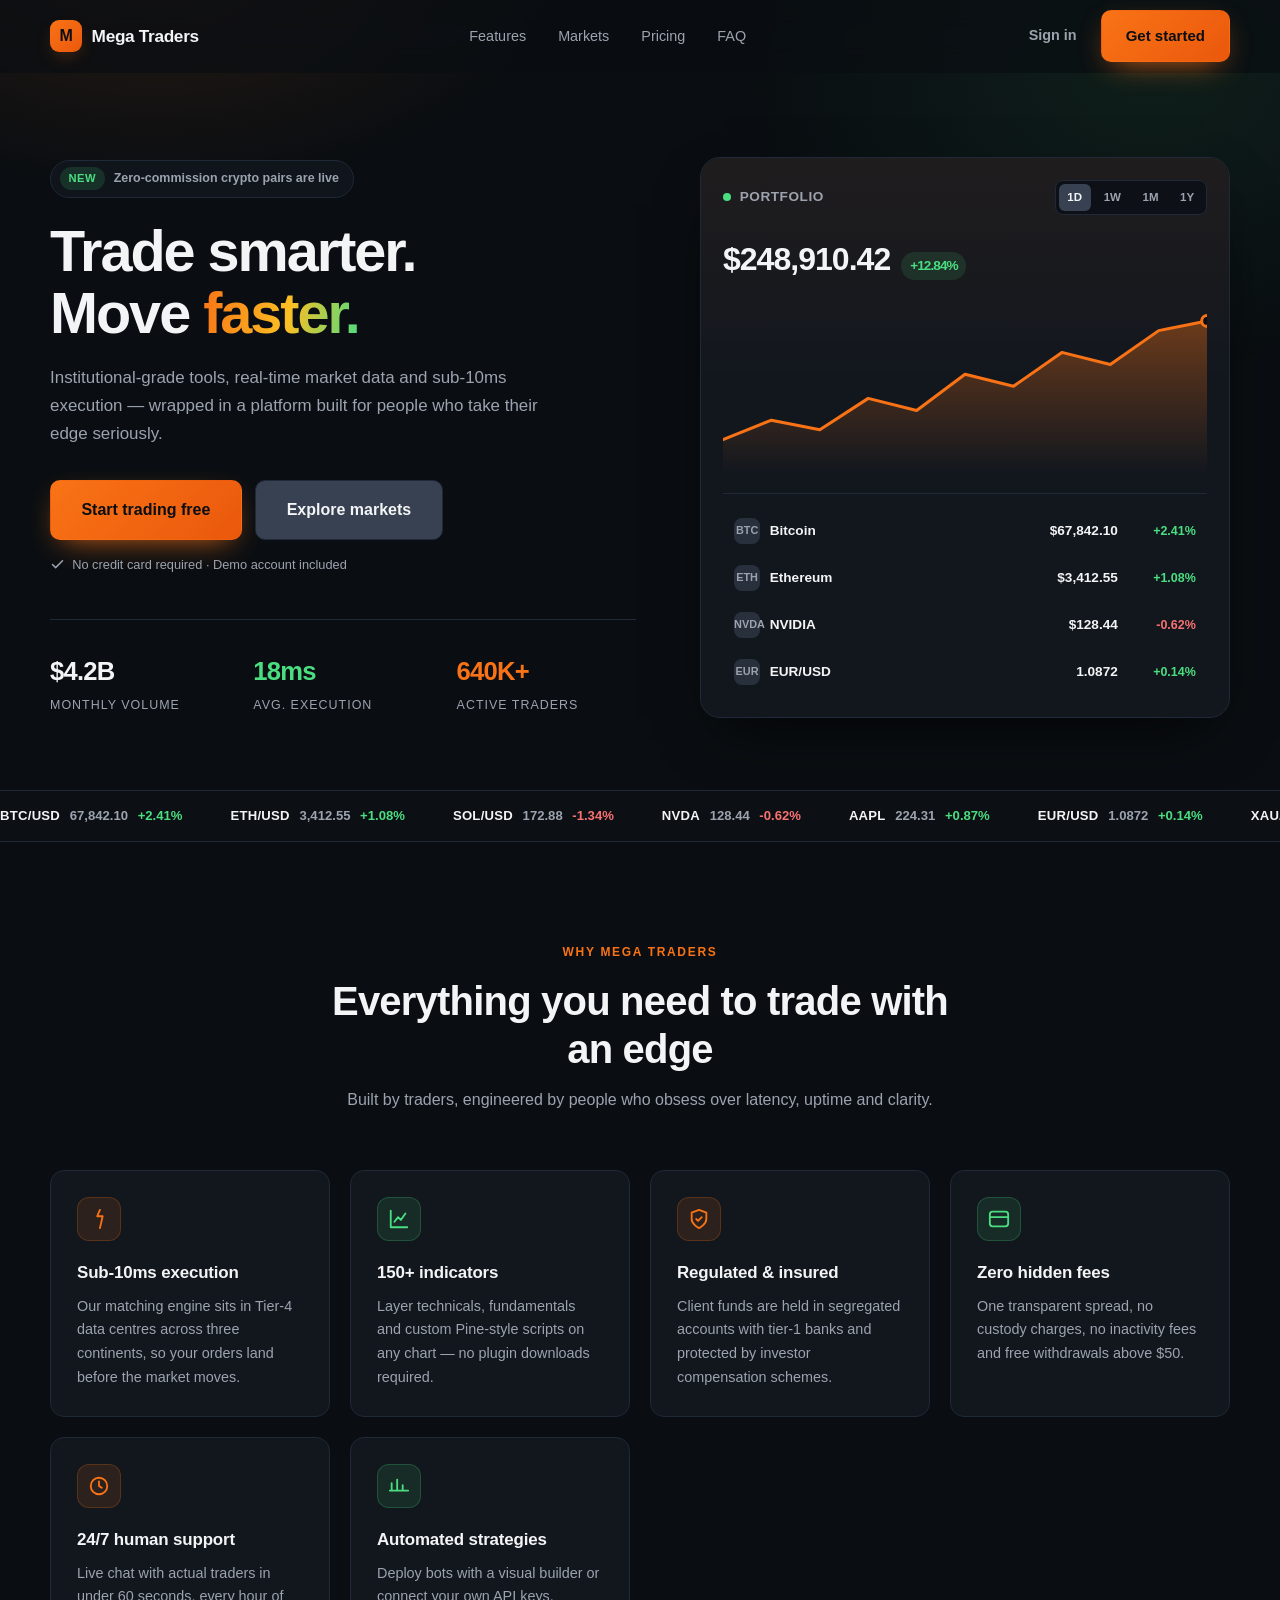
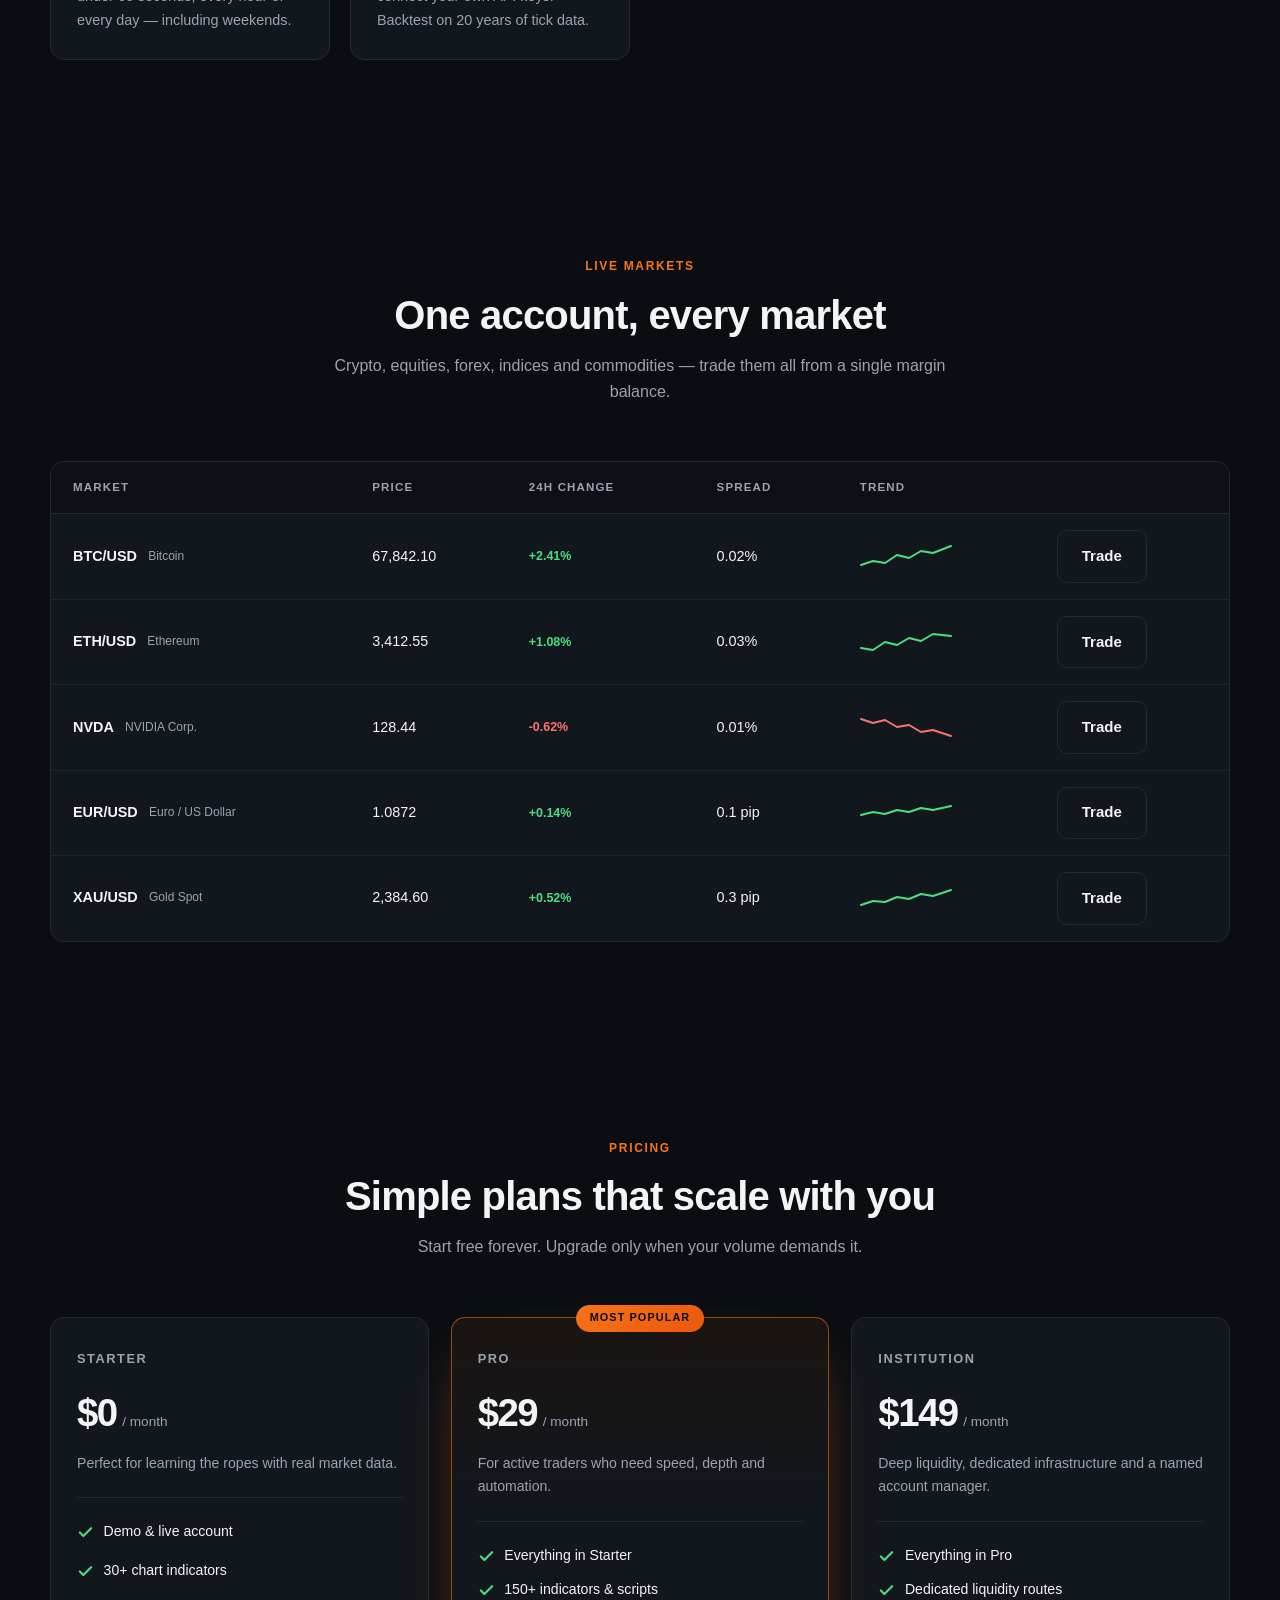
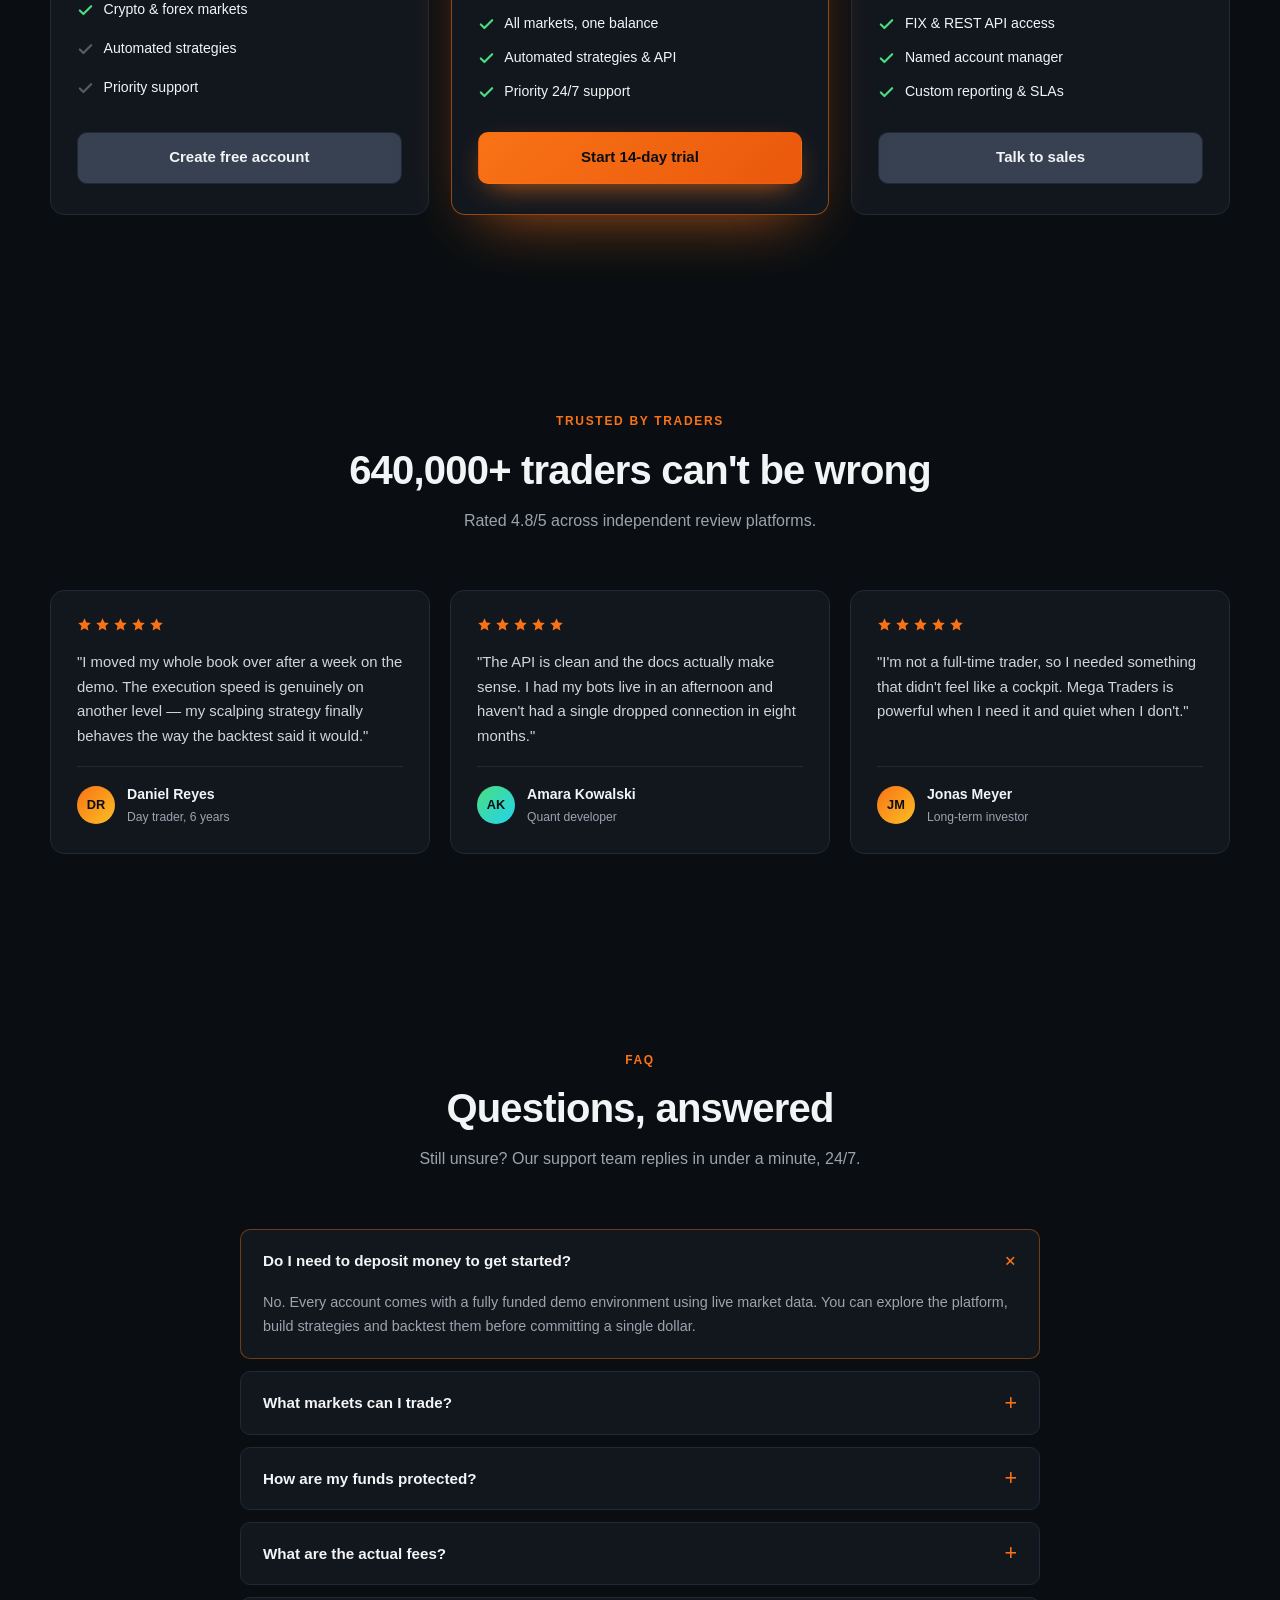
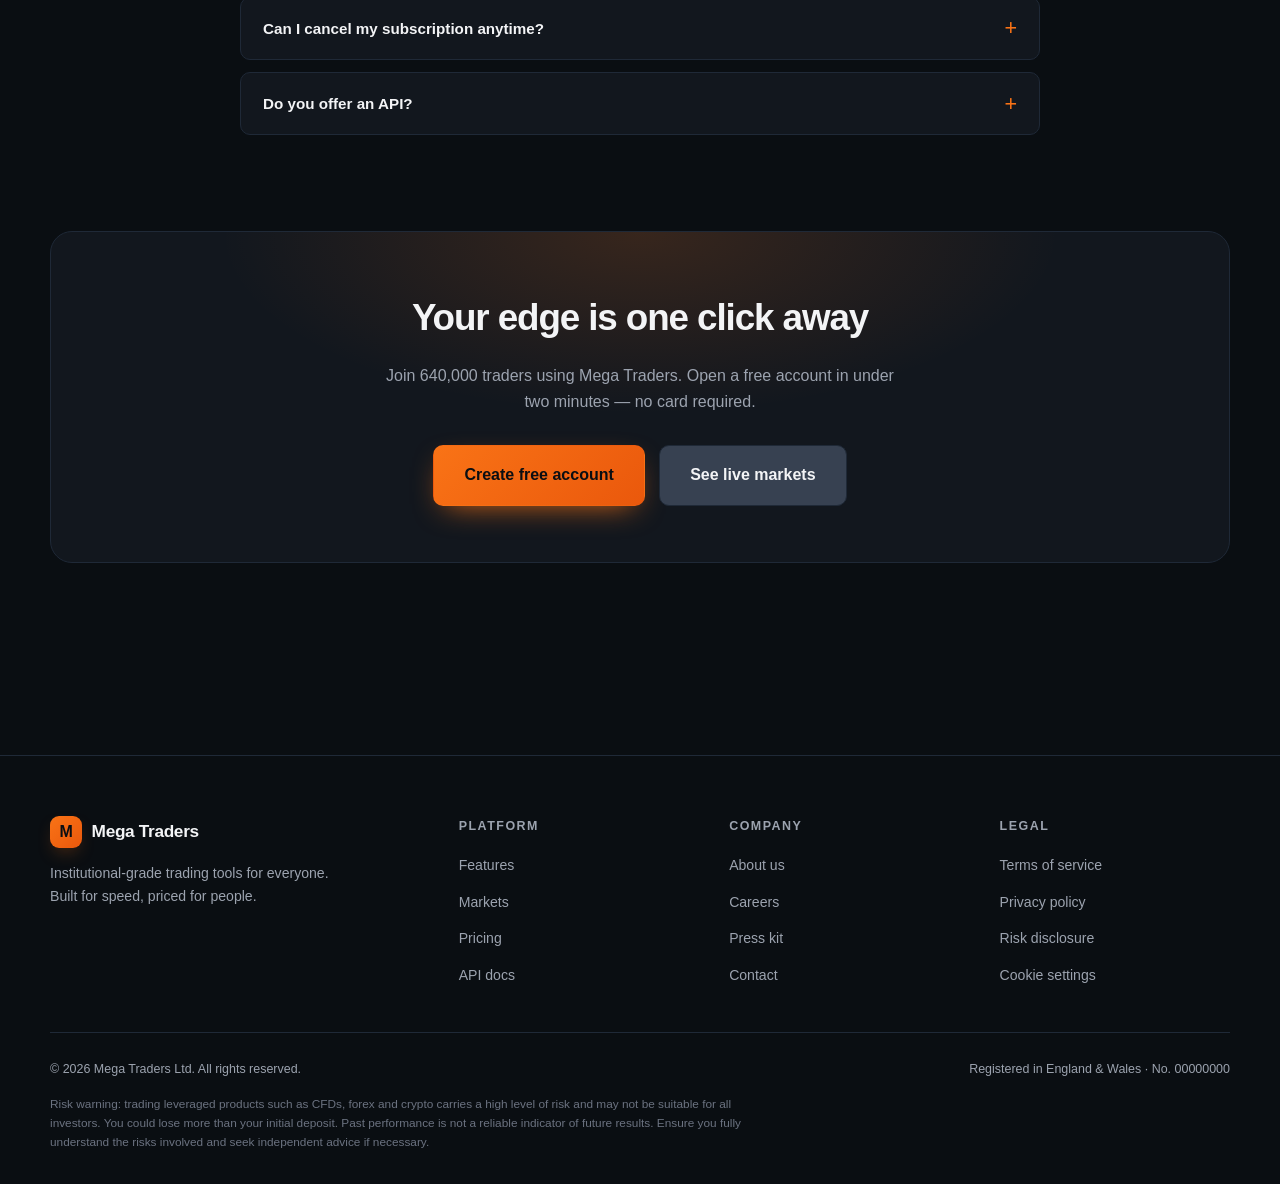
==== index.html @ 1866962e "Update print statement from 'Hello' to 'Goodbye'" ====
<!DOCTYPE html>
<html lang="en">
<head>
<meta charset="UTF-8">
<meta name="viewport" content="width=device-width, initial-scale=1.0">
<title>Mega Traders — Trade Smarter, Move Faster</title>
<meta name="description" content="Mega Traders gives you institutional-grade tools, real-time market data and lightning-fast execution — all in one platform.">
<style>
    /* ============================================================
       DESIGN TOKENS
       Single source of truth for colors, radii, shadows, spacing.
       ============================================================ */
    :root {
        /* Surfaces */
        --bg-color:     #0a0e12;
        --card-bg:      #12171e;
        --border-color: #1f2937;

        /* Text */
        --text-main:  #f3f4f6;
        --text-muted: #9ca3af;

        /* Accents */
        --accent-orange: #f97316;
        --accent-green:  #4ade80;
        --accent-red:    #f87171;

        /* Buttons */
        --btn-dark:       #374151;
        --btn-dark-hover: #4b5563;

        /* Shape & depth */
        --radius-sm: 10px;
        --radius:    14px;
        --radius-lg: 20px;
        --shadow-lg: 0 24px 60px -24px rgba(0, 0, 0, 0.9);

        /* Layout */
        --container: 1180px;
    }

    /* ============================================================
       RESET
       ============================================================ */
    *,
    *::before,
    *::after {
        margin: 0;
        padding: 0;
        box-sizing: border-box;
        font-family: -apple-system, BlinkMacSystemFont, "Segoe UI", Roboto,
                     Helvetica, Arial, sans-serif;
    }

    html {
        scroll-behavior: smooth;
        scroll-padding-top: 90px; /* offset for sticky header */
    }

    body {
        background-color: var(--bg-color);
        color: var(--text-main);
        line-height: 1.65;
        font-size: 16px;
        -webkit-font-smoothing: antialiased;
        overflow-x: hidden;
    }

    img, svg { display: block; max-width: 100%; }
    ul       { list-style: none; }
    a        { color: inherit; text-decoration: none; }
    button   { font: inherit; color: inherit; background: none; border: none; cursor: pointer; }

    /* Ambient background glow — fixed so it never scrolls */
    body::before {
        content: "";
        position: fixed;
        inset: 0;
        pointer-events: none;
        z-index: 0;
        background:
            radial-gradient(700px 400px at 12% -5%, rgba(249, 115, 22, 0.12), transparent 60%),
            radial-gradient(700px 500px at 90% 8%,  rgba(74, 222, 128, 0.08), transparent 60%);
    }

    /* ============================================================
       LAYOUT HELPERS
       ============================================================ */
    .container {
        width: min(var(--container), 100% - 2.5rem);
        margin-inline: auto;
        position: relative;
        z-index: 1;
    }

    .section { padding: 96px 0; }

    .section-head {
        max-width: 660px;
        margin: 0 auto 56px;
        text-align: center;
    }

    .section-head h2 {
        font-size: clamp(1.75rem, 3.6vw, 2.5rem);
        line-height: 1.2;
        letter-spacing: -0.02em;
        margin-bottom: 14px;
    }

    .section-head p { color: var(--text-muted); }

    .eyebrow {
        display: inline-block;
        font-size: 0.75rem;
        font-weight: 700;
        letter-spacing: 0.14em;
        text-transform: uppercase;
        color: var(--accent-orange);
        margin-bottom: 14px;
    }

    .gradient-text {
        background: linear-gradient(100deg, var(--accent-orange), #fbbf24 55%, var(--accent-green));
        -webkit-background-clip: text;
        background-clip: text;
        color: transparent;
    }

    /* ============================================================
       BUTTONS
       ============================================================ */
    .btn {
        display: inline-flex;
        align-items: center;
        justify-content: center;
        gap: 0.5rem;
        padding: 0.8rem 1.5rem;
        border-radius: var(--radius-sm);
        font-size: 0.94rem;
        font-weight: 600;
        white-space: nowrap;
        border: 1px solid transparent;
        transition: transform 0.2s ease, background-color 0.2s ease,
                    border-color 0.2s ease, box-shadow 0.2s ease, opacity 0.2s ease;
    }

    .btn:active { transform: translateY(0) scale(0.99); }

    .btn-primary {
        background: linear-gradient(135deg, var(--accent-orange), #ea580c);
        color: #0a0e12;
        box-shadow: 0 10px 30px -12px rgba(249, 115, 22, 0.9);
    }
    .btn-primary:hover {
        transform: translateY(-2px);
        box-shadow: 0 16px 36px -12px rgba(249, 115, 22, 0.95);
    }

    .btn-ghost {
        background-color: var(--btn-dark);
        border-color: var(--border-color);
        color: var(--text-main);
    }
    .btn-ghost:hover {
        background-color: var(--btn-dark-hover);
        transform: translateY(-2px);
    }

    .btn-outline {
        border-color: var(--border-color);
        color: var(--text-main);
        background-color: transparent;
    }
    .btn-outline:hover {
        border-color: var(--accent-orange);
        color: var(--accent-orange);
    }

    .btn-lg    { padding: 1rem 1.9rem; font-size: 1rem; }
    .btn-block { width: 100%; }

    /* ============================================================
       HEADER / NAV
       ============================================================ */
    .site-header {
        position: sticky;
        top: 0;
        z-index: 50;
        background-color: rgba(10, 14, 18, 0.72);
        backdrop-filter: blur(14px);
        -webkit-backdrop-filter: blur(14px);
        border-bottom: 1px solid transparent;
        transition: border-color 0.25s ease, background-color 0.25s ease;
    }

    .site-header.is-scrolled {
        border-bottom-color: var(--border-color);
        background-color: rgba(10, 14, 18, 0.92);
    }

    .nav {
        display: flex;
        align-items: center;
        justify-content: space-between;
        gap: 1.5rem;
        height: 72px;
    }

    .logo {
        display: inline-flex;
        align-items: center;
        gap: 0.6rem;
        font-weight: 800;
        font-size: 1.08rem;
        letter-spacing: -0.02em;
    }

    .logo-mark {
        width: 32px;
        height: 32px;
        border-radius: 9px;
        display: grid;
        place-items: center;
        background: linear-gradient(135deg, var(--accent-orange), #ea580c);
        color: #0a0e12;
        font-size: 1rem;
        font-weight: 900;
        box-shadow: 0 8px 20px -10px rgba(249, 115, 22, 0.9);
    }

    .nav-links {
        display: flex;
        align-items: center;
        gap: 2rem;
    }

    .nav-links a {
        font-size: 0.9rem;
        font-weight: 500;
        color: var(--text-muted);
        transition: color 0.2s ease;
    }
    .nav-links a:hover { color: var(--text-main); }

    .nav-actions {
        display: flex;
        align-items: center;
        gap: 0.75rem;
    }

    .nav-actions .signin {
        font-size: 0.9rem;
        font-weight: 600;
        color: var(--text-muted);
        padding: 0.5rem 0.75rem;
        transition: color 0.2s ease;
    }
    .nav-actions .signin:hover { color: var(--text-main); }

    /* Hamburger (mobile only) */
    .nav-toggle {
        display: none;
        width: 42px;
        height: 42px;
        border-radius: var(--radius-sm);
        border: 1px solid var(--border-color);
        background-color: var(--card-bg);
        place-items: center;
    }
    .nav-toggle span {
        display: block;
        width: 18px;
        height: 2px;
        background-color: var(--text-main);
        border-radius: 2px;
        position: relative;
        transition: background-color 0.2s ease;
    }
    .nav-toggle span::before,
    .nav-toggle span::after {
        content: "";
        position: absolute;
        left: 0;
        width: 18px;
        height: 2px;
        background-color: var(--text-main);
        border-radius: 2px;
        transition: transform 0.25s ease, top 0.25s ease;
    }
    .nav-toggle span::before { top: -6px; }
    .nav-toggle span::after  { top:  6px; }

    .nav-toggle[aria-expanded="true"] span         { background-color: transparent; }
    .nav-toggle[aria-expanded="true"] span::before { top: 0; transform: rotate(45deg); }
    .nav-toggle[aria-expanded="true"] span::after  { top: 0; transform: rotate(-45deg); }

    /* ============================================================
       HERO
       ============================================================ */
    .hero {
        padding: 84px 0 72px;
        position: relative;
    }

    .hero-grid {
        display: grid;
        grid-template-columns: 1.05fr 0.95fr;
        gap: 64px;
        align-items: center;
    }

    .badge {
        display: inline-flex;
        align-items: center;
        gap: 0.55rem;
        padding: 0.4rem 0.9rem 0.4rem 0.55rem;
        border: 1px solid var(--border-color);
        background-color: rgba(18, 23, 30, 0.8);
        border-radius: 999px;
        font-size: 0.78rem;
        font-weight: 600;
        color: var(--text-muted);
        margin-bottom: 22px;
    }

    .badge .pill {
        background-color: rgba(74, 222, 128, 0.14);
        color: var(--accent-green);
        padding: 0.15rem 0.55rem;
        border-radius: 999px;
        font-size: 0.7rem;
        letter-spacing: 0.04em;
        text-transform: uppercase;
    }

    .hero h1 {
        font-size: clamp(2.2rem, 5vw, 3.6rem);
        line-height: 1.08;
        letter-spacing: -0.035em;
        font-weight: 800;
        margin-bottom: 20px;
    }

    .hero p.lead {
        font-size: 1.06rem;
        color: var(--text-muted);
        max-width: 520px;
        margin-bottom: 32px;
    }

    .hero-cta {
        display: flex;
        flex-wrap: wrap;
        gap: 0.85rem;
        margin-bottom: 14px;
    }

    .hero-note {
        font-size: 0.8rem;
        color: var(--text-muted);
        display: flex;
        align-items: center;
        gap: 0.45rem;
    }

    .hero-stats {
        display: grid;
        grid-template-columns: repeat(3, minmax(0, 1fr));
        gap: 1.5rem;
        margin-top: 44px;
        padding-top: 30px;
        border-top: 1px solid var(--border-color);
    }

    .stat-value {
        font-size: 1.6rem;
        font-weight: 800;
        letter-spacing: -0.03em;
    }
    .stat-value.green  { color: var(--accent-green); }
    .stat-value.orange { color: var(--accent-orange); }

    .stat-label {
        font-size: 0.78rem;
        color: var(--text-muted);
        text-transform: uppercase;
        letter-spacing: 0.08em;
        margin-top: 2px;
    }

    /* ============================================================
       TRADING PANEL (hero card)
       ============================================================ */
    .panel {
        background-color: var(--card-bg);
        border: 1px solid var(--border-color);
        border-radius: var(--radius-lg);
        padding: 22px;
        box-shadow: var(--shadow-lg);
        position: relative;
        overflow: hidden;
    }

    .panel::after {
        content: "";
        position: absolute;
        inset: 0;
        border-radius: var(--radius-lg);
        pointer-events: none;
        background: linear-gradient(180deg, rgba(249, 115, 22, 0.06), transparent 40%);
    }

    .panel-head {
        display: flex;
        align-items: center;
        justify-content: space-between;
        gap: 1rem;
        margin-bottom: 18px;
        position: relative;
        z-index: 1;
    }

    .panel-title {
        display: flex;
        align-items: center;
        gap: 0.55rem;
        font-size: 0.85rem;
        font-weight: 700;
        letter-spacing: 0.04em;
        text-transform: uppercase;
        color: var(--text-muted);
    }

    .live-dot {
        width: 8px;
        height: 8px;
        border-radius: 50%;
        background-color: var(--accent-green);
        box-shadow: 0 0 0 0 rgba(74, 222, 128, 0.6);
        animation: pulse 2s infinite;
    }

    @keyframes pulse {
        0%   { box-shadow: 0 0 0 0   rgba(74, 222, 128, 0.55); }
        70%  { box-shadow: 0 0 0 9px rgba(74, 222, 128, 0);    }
        100% { box-shadow: 0 0 0 0   rgba(74, 222, 128, 0);    }
    }

    .panel-tabs {
        display: flex;
        gap: 0.25rem;
        background-color: #0d1117;
        border: 1px solid var(--border-color);
        border-radius: 8px;
        padding: 3px;
    }
    .panel-tabs span {
        font-size: 0.72rem;
        font-weight: 600;
        color: var(--text-muted);
        padding: 0.25rem 0.55rem;
        border-radius: 6px;
    }
    .panel-tabs span.active {
        background-color: var(--btn-dark);
        color: var(--text-main);
    }

    .panel-value {
        font-size: 2rem;
        font-weight: 800;
        letter-spacing: -0.03em;
        display: flex;
        align-items: baseline;
        gap: 0.7rem;
        flex-wrap: wrap;
        position: relative;
        z-index: 1;
    }

    .delta {
        font-size: 0.85rem;
        font-weight: 700;
        padding: 0.18rem 0.55rem;
        border-radius: 999px;
    }
    .delta.up   { color: var(--accent-green); background-color: rgba(74, 222, 128, 0.12); }
    .delta.down { color: var(--accent-red);   background-color: rgba(248, 113, 113, 0.12); }

    .chart {
        width: 100%;
        height: auto;
        margin: 18px 0 20px;
        position: relative;
        z-index: 1;
    }

    /* Watchlist */
    .watchlist {
        display: grid;
        gap: 2px;
        border-top: 1px solid var(--border-color);
        padding-top: 14px;
        position: relative;
        z-index: 1;
    }
    .watchlist li {
        display: grid;
        grid-template-columns: 1fr auto auto;
        align-items: center;
        gap: 1rem;
        padding: 0.6rem 0.7rem;
        border-radius: 8px;
        transition: background-color 0.2s ease;
    }
    .watchlist li:hover { background-color: rgba(55, 65, 81, 0.35); }

    .ticker-name {
        display: flex;
        align-items: center;
        gap: 0.6rem;
        font-size: 0.85rem;
        font-weight: 600;
    }
    .ticker-icon {
        width: 26px;
        height: 26px;
        border-radius: 8px;
        display: grid;
        place-items: center;
        font-size: 0.68rem;
        font-weight: 800;
        background-color: rgba(55, 65, 81, 0.6);
        color: var(--text-muted);
    }
    .ticker-price { font-size: 0.85rem; font-weight: 600; font-variant-numeric: tabular-nums; }
    .ticker-chg   { font-size: 0.78rem; font-weight: 700; font-variant-numeric: tabular-nums;
                    min-width: 62px; text-align: right; }
    .ticker-chg.up   { color: var(--accent-green); }
    .ticker-chg.down { color: var(--accent-red); }

    /* ============================================================
       TICKER STRIP (marquee)
       ============================================================ */
    .ticker-strip {
        border-block: 1px solid var(--border-color);
        background-color: #0c1015;
        overflow: hidden;
        padding: 0.9rem 0;
        position: relative;
        z-index: 1;
    }

    .ticker-track {
        display: flex;
        align-items: center;
        gap: 3rem;
        width: max-content;
        animation: marquee 42s linear infinite;
    }

    .ticker-strip:hover .ticker-track { animation-play-state: paused; }

    @keyframes marquee {
        from { transform: translateX(0);    }
        to   { transform: translateX(-50%); }
    }

    .ticker-item {
        display: flex;
        align-items: center;
        gap: 0.6rem;
        font-size: 0.82rem;
        font-weight: 600;
        white-space: nowrap;
        color: var(--text-muted);
    }
    .ticker-item b     { color: var(--text-main); letter-spacing: 0.02em; }
    .ticker-item .up   { color: var(--accent-green); }
    .ticker-item .down { color: var(--accent-red);   }

    /* ============================================================
       FEATURE CARDS
       ============================================================ */
    .feature-grid {
        display: grid;
        grid-template-columns: repeat(auto-fit, minmax(280px, 1fr));
        gap: 20px;
    }

    .card {
        background-color: var(--card-bg);
        border: 1px solid var(--border-color);
        border-radius: var(--radius);
        padding: 26px;
        transition: transform 0.25s ease, border-color 0.25s ease, box-shadow 0.25s ease;
        position: relative;
        overflow: hidden;
    }
    .card:hover {
        transform: translateY(-5px);
        border-color: rgba(249, 115, 22, 0.42);
        box-shadow: 0 22px 44px -26px rgba(249, 115, 22, 0.55);
    }
    .card h3 {
        font-size: 1.06rem;
        font-weight: 700;
        letter-spacing: -0.01em;
        margin-bottom: 8px;
    }
    .card p { font-size: 0.9rem; color: var(--text-muted); }

    .card-icon {
        width: 44px;
        height: 44px;
        border-radius: 12px;
        display: grid;
        place-items: center;
        background-color: rgba(249, 115, 22, 0.11);
        border: 1px solid rgba(249, 115, 22, 0.22);
        color: var(--accent-orange);
        margin-bottom: 18px;
    }
    .card-icon.green {
        background-color: rgba(74, 222, 128, 0.1);
        border-color: rgba(74, 222, 128, 0.22);
        color: var(--accent-green);
    }

    /* ============================================================
       MARKETS TABLE
       ============================================================ */
    .table-wrap {
        background-color: var(--card-bg);
        border: 1px solid var(--border-color);
        border-radius: var(--radius);
        overflow: hidden;
    }
    .table-scroll { overflow-x: auto; }

    table {
        width: 100%;
        border-collapse: collapse;
        min-width: 640px;
    }

    thead th {
        text-align: left;
        font-size: 0.72rem;
        font-weight: 700;
        text-transform: uppercase;
        letter-spacing: 0.1em;
        color: var(--text-muted);
        padding: 16px 22px;
        background-color: #0d1117;
        border-bottom: 1px solid var(--border-color);
    }

    tbody td {
        padding: 16px 22px;
        font-size: 0.9rem;
        border-bottom: 1px solid rgba(31, 41, 55, 0.7);
        font-variant-numeric: tabular-nums;
    }
    tbody tr:last-child td { border-bottom: none; }
    tbody tr              { transition: background-color 0.2s ease; }
    tbody tr:hover        { background-color: rgba(55, 65, 81, 0.22); }

    .asset {
        display: flex;
        align-items: center;
        gap: 0.7rem;
        font-weight: 600;
    }
    .asset span.sub {
        display: block;
        font-size: 0.75rem;
        font-weight: 500;
        color: var(--text-muted);
    }

    .spark { width: 92px; height: 28px; }

    /* ============================================================
       PRICING
       ============================================================ */
    .pricing-grid {
        display: grid;
        grid-template-columns: repeat(auto-fit, minmax(280px, 1fr));
        gap: 22px;
        align-items: stretch;
    }

    .price-card {
        background-color: var(--card-bg);
        border: 1px solid var(--border-color);
        border-radius: var(--radius);
        padding: 30px 26px;
        display: flex;
        flex-direction: column;
        transition: transform 0.25s ease, border-color 0.25s ease, box-shadow 0.25s ease;
    }
    .price-card:hover {
        transform: translateY(-5px);
        border-color: var(--btn-dark-hover);
    }

    .price-card.featured {
        border-color: rgba(249, 115, 22, 0.55);
        background: linear-gradient(180deg, rgba(249, 115, 22, 0.07), var(--card-bg) 42%);
        box-shadow: 0 26px 60px -30px rgba(249, 115, 22, 0.75);
        position: relative;
    }

    .price-tag {
        position: absolute;
        top: -13px;
        left: 50%;
        transform: translateX(-50%);
        background: linear-gradient(135deg, var(--accent-orange), #ea580c);
        color: #0a0e12;
        font-size: 0.68rem;
        font-weight: 800;
        letter-spacing: 0.1em;
        text-transform: uppercase;
        padding: 0.28rem 0.85rem;
        border-radius: 999px;
        white-space: nowrap;
    }

    .plan-name {
        font-size: 0.8rem;
        font-weight: 700;
        letter-spacing: 0.12em;
        text-transform: uppercase;
        color: var(--text-muted);
        margin-bottom: 12px;
    }

    .plan-price {
        display: flex;
        align-items: baseline;
        gap: 0.35rem;
        margin-bottom: 8px;
    }
    .plan-price .amount {
        font-size: 2.4rem;
        font-weight: 800;
        letter-spacing: -0.04em;
    }
    .plan-price .period {
        font-size: 0.85rem;
        color: var(--text-muted);
    }

    .plan-desc {
        font-size: 0.88rem;
        color: var(--text-muted);
        margin-bottom: 22px;
    }

    .plan-features {
        display: grid;
        gap: 11px;
        margin-bottom: 28px;
        padding-top: 22px;
        border-top: 1px solid var(--border-color);
        flex: 1;
    }
    .plan-features li {
        display: flex;
        align-items: flex-start;
        gap: 0.6rem;
        font-size: 0.88rem;
        color: var(--text-main);
    }

    .check {
        flex: none;
        width: 17px;
        height: 17px;
        margin-top: 4px;
        color: var(--accent-green);
    }
    .check.dim { color: var(--text-muted); opacity: 0.5; }

    /* ============================================================
       TESTIMONIALS
       ============================================================ */
    .quote-grid {
        display: grid;
        grid-template-columns: repeat(auto-fit, minmax(280px, 1fr));
        gap: 20px;
    }

    .quote-card {
        background-color: var(--card-bg);
        border: 1px solid var(--border-color);
        border-radius: var(--radius);
        padding: 26px;
        display: flex;
        flex-direction: column;
        gap: 18px;
    }

    .stars {
        display: flex;
        gap: 3px;
        color: var(--accent-orange);
    }

    .quote-card blockquote {
        font-size: 0.93rem;
        color: #d1d5db;
        flex: 1;
    }

    .quote-author {
        display: flex;
        align-items: center;
        gap: 0.75rem;
        padding-top: 16px;
        border-top: 1px solid var(--border-color);
    }

    .avatar {
        width: 38px;
        height: 38px;
        border-radius: 50%;
        display: grid;
        place-items: center;
        font-size: 0.8rem;
        font-weight: 800;
        color: #0a0e12;
        background: linear-gradient(135deg, var(--accent-orange), #fbbf24);
    }
    .avatar.green { background: linear-gradient(135deg, var(--accent-green), #22d3ee); }

    .author-name { font-size: 0.88rem; font-weight: 700; }
    .author-role { font-size: 0.76rem; color: var(--text-muted); }

    /* ============================================================
       FAQ (native <details>)
       ============================================================ */
    .faq-list {
        max-width: 800px;
        margin-inline: auto;
        display: grid;
        gap: 12px;
    }

    details {
        background-color: var(--card-bg);
        border: 1px solid var(--border-color);
        border-radius: var(--radius-sm);
        overflow: hidden;
        transition: border-color 0.2s ease;
    }
    details[open] { border-color: rgba(249, 115, 22, 0.4); }

    summary {
        list-style: none;
        cursor: pointer;
        padding: 18px 22px;
        font-size: 0.95rem;
        font-weight: 600;
        display: flex;
        align-items: center;
        justify-content: space-between;
        gap: 1rem;
        transition: color 0.2s ease;
    }
    summary::-webkit-details-marker { display: none; }
    summary:hover { color: var(--accent-orange); }

    summary::after {
        content: "+";
        flex: none;
        font-size: 1.35rem;
        font-weight: 400;
        line-height: 1;
        color: var(--accent-orange);
        transition: transform 0.25s ease;
    }
    details[open] summary::after { transform: rotate(45deg); }

    details p {
        padding: 0 22px 20px;
        font-size: 0.9rem;
        color: var(--text-muted);
    }

    /* ============================================================
       CTA BAND
       ============================================================ */
    .cta-band {
        border: 1px solid var(--border-color);
        border-radius: 22px;
        padding: 56px 40px;
        text-align: center;
        background:
            radial-gradient(600px 260px at 50% 0%, rgba(249, 115, 22, 0.16), transparent 70%),
            var(--card-bg);
        position: relative;
        overflow: hidden;
    }

    .cta-band h2 {
        font-size: clamp(1.6rem, 3.4vw, 2.3rem);
        letter-spacing: -0.03em;
        margin-bottom: 14px;
    }
    .cta-band p {
        color: var(--text-muted);
        max-width: 520px;
        margin: 0 auto 30px;
    }

    .cta-actions {
        display: flex;
        justify-content: center;
        flex-wrap: wrap;
        gap: 0.85rem;
    }

    /* ============================================================
       FOOTER
       ============================================================ */
    .site-footer {
        border-top: 1px solid var(--border-color);
        padding: 60px 0 32px;
        margin-top: 96px;
        position: relative;
        z-index: 1;
    }

    .footer-grid {
        display: grid;
        grid-template-columns: 1.6fr repeat(3, 1fr);
        gap: 40px;
        margin-bottom: 44px;
    }

    .footer-brand p {
        font-size: 0.88rem;
        color: var(--text-muted);
        max-width: 300px;
        margin-top: 14px;
    }

    .footer-col h4 {
        font-size: 0.78rem;
        font-weight: 700;
        letter-spacing: 0.12em;
        text-transform: uppercase;
        color: var(--text-muted);
        margin-bottom: 16px;
    }
    .footer-col ul { display: grid; gap: 10px; }
    .footer-col a {
        font-size: 0.88rem;
        color: var(--text-muted);
        transition: color 0.2s ease;
    }
    .footer-col a:hover { color: var(--accent-orange); }

    .footer-bottom {
        border-top: 1px solid var(--border-color);
        padding-top: 26px;
        display: flex;
        flex-wrap: wrap;
        gap: 1rem;
        align-items: center;
        justify-content: space-between;
    }
    .footer-bottom p { font-size: 0.78rem; color: var(--text-muted); }

    .disclaimer {
        font-size: 0.74rem;
        color: #6b7280;
        max-width: 720px;
        margin-top: 16px;
        line-height: 1.6;
    }

    /* ============================================================
       RESPONSIVE
       ============================================================ */
    @media (max-width: 960px) {
        .hero-grid {
            grid-template-columns: 1fr;
            gap: 48px;
        }
        .hero      { padding: 56px 0 60px; }
        .hero p.lead { max-width: none; }

        .nav-links {
            position: absolute;
            top: 72px;
            left: 0;
            right: 0;
            flex-direction: column;
            align-items: stretch;
            gap: 0;
            background-color: #0c1015;
            border-bottom: 1px solid var(--border-color);
            padding: 0.5rem 1.25rem 1.25rem;
            display: none;
        }
        .nav-links.is-open { display: flex; }
        .nav-links a {
            padding: 0.85rem 0;
            border-bottom: 1px solid rgba(31, 41, 55, 0.6);
            font-size: 0.95rem;
        }
        .nav-links a:last-child { border-bottom: none; }

        .nav-toggle { display: grid; }
        .nav-actions .signin { display: none; }

        .footer-grid  { grid-template-columns: 1fr 1fr; gap: 32px; }
        .footer-brand { grid-column: 1 / -1; }
    }

    @media (max-width: 560px) {
        .section    { padding: 68px 0; }
        .hero-stats { grid-template-columns: 1fr; gap: 1rem; }
        .stat-value { font-size: 1.4rem; }

        .panel       { padding: 18px; }
        .panel-value { font-size: 1.6rem; }

        .cta-band    { padding: 40px 22px; }
        .footer-grid { grid-template-columns: 1fr; }

        .hero-cta .btn,
        .cta-actions .btn { width: 100%; }
    }

    @media (prefers-reduced-motion: reduce) {
        *,
        *::before,
        *::after {
            animation-duration: 0.001ms !important;
            animation-iteration-count: 1 !important;
            transition-duration: 0.001ms !important;
            scroll-behavior: auto !important;
        }
    }
</style>
</head>
<body>

<!-- ===== Header ===== -->
<header class="site-header" id="header">
    <div class="container">
        <nav class="nav" aria-label="Main">
            <a class="logo" href="#top">
                <span class="logo-mark">M</span>
                Mega Traders
            </a>

            <ul class="nav-links" id="navLinks">
                <li><a href="#features">Features</a></li>
                <li><a href="#markets">Markets</a></li>
                <li><a href="#pricing">Pricing</a></li>
                <li><a href="#faq">FAQ</a></li>
            </ul>

            <div class="nav-actions">
                <a class="signin" href="#">Sign in</a>
                <a class="btn btn-primary" href="#pricing">Get started</a>
                <button class="nav-toggle" id="navToggle" aria-label="Toggle navigation"
                        aria-expanded="false" aria-controls="navLinks">
                    <span></span>
                </button>
            </div>
        </nav>
    </div>
</header>

<main id="top">

    <!-- ===== Hero ===== -->
    <section class="hero">
        <div class="container">
            <div class="hero-grid">

                <div class="hero-copy">
                    <div class="badge">
                        <span class="pill">New</span>
                        Zero-commission crypto pairs are live
                    </div>

                    <h1>
                        Trade smarter.<br>
                        Move <span class="gradient-text">faster.</span>
                    </h1>

                    <p class="lead">
                        Institutional-grade tools, real-time market data and sub-10ms execution —
                        wrapped in a platform built for people who take their edge seriously.
                    </p>

                    <div class="hero-cta">
                        <a class="btn btn-primary btn-lg" href="#pricing">Start trading free</a>
                        <a class="btn btn-ghost btn-lg" href="#markets">Explore markets</a>
                    </div>

                    <p class="hero-note">
                        <svg width="15" height="15" viewBox="0 0 24 24" fill="none" stroke="currentColor"
                             stroke-width="2.4" stroke-linecap="round" stroke-linejoin="round" aria-hidden="true">
                            <path d="M20 6 9 17l-5-5"/>
                        </svg>
                        No credit card required · Demo account included
                    </p>

                    <div class="hero-stats">
                        <div>
                            <div class="stat-value">$4.2B</div>
                            <div class="stat-label">Monthly volume</div>
                        </div>
                        <div>
                            <div class="stat-value green">18ms</div>
                            <div class="stat-label">Avg. execution</div>
                        </div>
                        <div>
                            <div class="stat-value orange">640K+</div>
                            <div class="stat-label">Active traders</div>
                        </div>
                    </div>
                </div>

                <!-- Trading panel mock -->
                <div class="panel" aria-hidden="true">
                    <div class="panel-head">
                        <div class="panel-title">
                            <span class="live-dot"></span> Portfolio
                        </div>
                        <div class="panel-tabs">
                            <span class="active">1D</span>
                            <span>1W</span>
                            <span>1M</span>
                            <span>1Y</span>
                        </div>
                    </div>

                    <div class="panel-value">
                        $248,910.42
                        <span class="delta up">+12.84%</span>
                    </div>

                    <svg class="chart" viewBox="0 0 400 140" preserveAspectRatio="none" role="img">
                        <defs>
                            <linearGradient id="areaFill" x1="0" y1="0" x2="0" y2="1">
                                <stop offset="0%" stop-color="#f97316" stop-opacity="0.38"/>
                                <stop offset="100%" stop-color="#f97316" stop-opacity="0"/>
                            </linearGradient>
                        </defs>
                        <path d="M0,112 L40,96 L80,104 L120,78 L160,88 L200,58 L240,68 L280,40 L320,50 L360,22 L400,14 L400,140 L0,140 Z"
                              fill="url(#areaFill)"/>
                        <path d="M0,112 L40,96 L80,104 L120,78 L160,88 L200,58 L240,68 L280,40 L320,50 L360,22 L400,14"
                              fill="none" stroke="#f97316" stroke-width="2.5"
                              stroke-linecap="round" stroke-linejoin="round"/>
                        <circle cx="400" cy="14" r="4.5" fill="#0a0e12" stroke="#f97316" stroke-width="2.5"/>
                    </svg>

                    <ul class="watchlist">
                        <li>
                            <div class="ticker-name"><span class="ticker-icon">BTC</span> Bitcoin</div>
                            <div class="ticker-price">$67,842.10</div>
                            <div class="ticker-chg up">+2.41%</div>
                        </li>
                        <li>
                            <div class="ticker-name"><span class="ticker-icon">ETH</span> Ethereum</div>
                            <div class="ticker-price">$3,412.55</div>
                            <div class="ticker-chg up">+1.08%</div>
                        </li>
                        <li>
                            <div class="ticker-name"><span class="ticker-icon">NVDA</span> NVIDIA</div>
                            <div class="ticker-price">$128.44</div>
                            <div class="ticker-chg down">-0.62%</div>
                        </li>
                        <li>
                            <div class="ticker-name"><span class="ticker-icon">EUR</span> EUR/USD</div>
                            <div class="ticker-price">1.0872</div>
                            <div class="ticker-chg up">+0.14%</div>
                        </li>
                    </ul>
                </div>

            </div>
        </div>
    </section>

    <!-- ===== Ticker strip ===== -->
    <div class="ticker-strip" aria-hidden="true">
        <div class="ticker-track" id="tickerTrack">
            <!-- set A -->
            <div class="ticker-item"><b>BTC/USD</b> 67,842.10 <span class="up">+2.41%</span></div>
            <div class="ticker-item"><b>ETH/USD</b> 3,412.55 <span class="up">+1.08%</span></div>
            <div class="ticker-item"><b>SOL/USD</b> 172.88 <span class="down">-1.34%</span></div>
            <div class="ticker-item"><b>NVDA</b> 128.44 <span class="down">-0.62%</span></div>
            <div class="ticker-item"><b>AAPL</b> 224.31 <span class="up">+0.87%</span></div>
            <div class="ticker-item"><b>EUR/USD</b> 1.0872 <span class="up">+0.14%</span></div>
            <div class="ticker-item"><b>XAU/USD</b> 2,384.60 <span class="up">+0.52%</span></div>
            <div class="ticker-item"><b>SPX500</b> 5,487.03 <span class="down">-0.21%</span></div>
            <!-- set B (duplicate for seamless loop) -->
            <div class="ticker-item"><b>BTC/USD</b> 67,842.10 <span class="up">+2.41%</span></div>
            <div class="ticker-item"><b>ETH/USD</b> 3,412.55 <span class="up">+1.08%</span></div>
            <div class="ticker-item"><b>SOL/USD</b> 172.88 <span class="down">-1.34%</span></div>
            <div class="ticker-item"><b>NVDA</b> 128.44 <span class="down">-0.62%</span></div>
            <div class="ticker-item"><b>AAPL</b> 224.31 <span class="up">+0.87%</span></div>
            <div class="ticker-item"><b>EUR/USD</b> 1.0872 <span class="up">+0.14%</span></div>
            <div class="ticker-item"><b>XAU/USD</b> 2,384.60 <span class="up">+0.52%</span></div>
            <div class="ticker-item"><b>SPX500</b> 5,487.03 <span class="down">-0.21%</span></div>
        </div>
    </div>

    <!-- ===== Features ===== -->
    <section class="section" id="features">
        <div class="container">
            <div class="section-head">
                <span class="eyebrow">Why Mega Traders</span>
                <h2>Everything you need to trade with an edge</h2>
                <p>Built by traders, engineered by people who obsess over latency, uptime and clarity.</p>
            </div>

            <div class="feature-grid">

                <article class="card">
                    <div class="card-icon">
                        <svg width="22" height="22" viewBox="0 0 24 24" fill="none" stroke="currentColor"
                             stroke-width="2" stroke-linecap="round" stroke-linejoin="round" aria-hidden="true">
                            <path d="m13 2-3 7h6l-3 13"/>
                        </svg>
                    </div>
                    <h3>Sub-10ms execution</h3>
                    <p>Our matching engine sits in Tier-4 data centres across three continents, so your orders land before the market moves.</p>
                </article>

                <article class="card">
                    <div class="card-icon green">
                        <svg width="22" height="22" viewBox="0 0 24 24" fill="none" stroke="currentColor"
                             stroke-width="2" stroke-linecap="round" stroke-linejoin="round" aria-hidden="true">
                            <path d="M3 3v18h18"/>
                            <path d="m7 15 4-5 3 3 5-7"/>
                        </svg>
                    </div>
                    <h3>150+ indicators</h3>
                    <p>Layer technicals, fundamentals and custom Pine-style scripts on any chart — no plugin downloads required.</p>
                </article>

                <article class="card">
                    <div class="card-icon">
                        <svg width="22" height="22" viewBox="0 0 24 24" fill="none" stroke="currentColor"
                             stroke-width="2" stroke-linecap="round" stroke-linejoin="round" aria-hidden="true">
                            <path d="M12 22s8-4 8-10V5l-8-3-8 3v7c0 6 8 10 8 10Z"/>
                            <path d="m9 12 2 2 4-4"/>
                        </svg>
                    </div>
                    <h3>Regulated &amp; insured</h3>
                    <p>Client funds are held in segregated accounts with tier-1 banks and protected by investor compensation schemes.</p>
                </article>

                <article class="card">
                    <div class="card-icon green">
                        <svg width="22" height="22" viewBox="0 0 24 24" fill="none" stroke="currentColor"
                             stroke-width="2" stroke-linecap="round" stroke-linejoin="round" aria-hidden="true">
                            <rect x="2" y="4" width="20" height="16" rx="3"/>
                            <path d="M2 10h20"/>
                        </svg>
                    </div>
                    <h3>Zero hidden fees</h3>
                    <p>One transparent spread, no custody charges, no inactivity fees and free withdrawals above $50.</p>
                </article>

                <article class="card">
                    <div class="card-icon">
                        <svg width="22" height="22" viewBox="0 0 24 24" fill="none" stroke="currentColor"
                             stroke-width="2" stroke-linecap="round" stroke-linejoin="round" aria-hidden="true">
                            <circle cx="12" cy="12" r="9"/>
                            <path d="M12 7v5l3 2"/>
                        </svg>
                    </div>
                    <h3>24/7 human support</h3>
                    <p>Live chat with actual traders in under 60 seconds, every hour of every day — including weekends.</p>
                </article>

                <article class="card">
                    <div class="card-icon green">
                        <svg width="22" height="22" viewBox="0 0 24 24" fill="none" stroke="currentColor"
                             stroke-width="2" stroke-linecap="round" stroke-linejoin="round" aria-hidden="true">
                            <path d="M4 17V9M10 17V5M16 17v-6M22 17H2"/>
                        </svg>
                    </div>
                    <h3>Automated strategies</h3>
                    <p>Deploy bots with a visual builder or connect your own API keys. Backtest on 20 years of tick data.</p>
                </article>

            </div>
        </div>
    </section>

    <!-- ===== Markets ===== -->
    <section class="section" id="markets">
        <div class="container">
            <div class="section-head">
                <span class="eyebrow">Live markets</span>
                <h2>One account, every market</h2>
                <p>Crypto, equities, forex, indices and commodities — trade them all from a single margin balance.</p>
            </div>

            <div class="table-wrap">
                <div class="table-scroll">
                    <table>
                        <thead>
                            <tr>
                                <th scope="col">Market</th>
                                <th scope="col">Price</th>
                                <th scope="col">24h Change</th>
                                <th scope="col">Spread</th>
                                <th scope="col">Trend</th>
                                <th scope="col"></th>
                            </tr>
                        </thead>
                        <tbody>
                            <tr>
                                <td><div class="asset">BTC/USD <span class="sub">Bitcoin</span></div></td>
                                <td>67,842.10</td>
                                <td class="ticker-chg up" style="text-align:left">+2.41%</td>
                                <td>0.02%</td>
                                <td>
                                    <svg class="spark" viewBox="0 0 92 28" fill="none" aria-hidden="true">
                                        <path d="M1 22 L13 18 L25 20 L37 12 L49 15 L61 8 L73 10 L91 3"
                                              stroke="#4ade80" stroke-width="2" stroke-linecap="round" stroke-linejoin="round"/>
                                    </svg>
                                </td>
                                <td><a class="btn btn-outline" href="#pricing">Trade</a></td>
                            </tr>
                            <tr>
                                <td><div class="asset">ETH/USD <span class="sub">Ethereum</span></div></td>
                                <td>3,412.55</td>
                                <td class="ticker-chg up" style="text-align:left">+1.08%</td>
                                <td>0.03%</td>
                                <td>
                                    <svg class="spark" viewBox="0 0 92 28" fill="none" aria-hidden="true">
                                        <path d="M1 20 L13 22 L25 14 L37 17 L49 10 L61 13 L73 6 L91 8"
                                              stroke="#4ade80" stroke-width="2" stroke-linecap="round" stroke-linejoin="round"/>
                                    </svg>
                                </td>
                                <td><a class="btn btn-outline" href="#pricing">Trade</a></td>
                            </tr>
                            <tr>
                                <td><div class="asset">NVDA <span class="sub">NVIDIA Corp.</span></div></td>
                                <td>128.44</td>
                                <td class="ticker-chg down" style="text-align:left">-0.62%</td>
                                <td>0.01%</td>
                                <td>
                                    <svg class="spark" viewBox="0 0 92 28" fill="none" aria-hidden="true">
                                        <path d="M1 6 L13 10 L25 7 L37 14 L49 12 L61 19 L73 17 L91 23"
                                              stroke="#f87171" stroke-width="2" stroke-linecap="round" stroke-linejoin="round"/>
                                    </svg>
                                </td>
                                <td><a class="btn btn-outline" href="#pricing">Trade</a></td>
                            </tr>
                            <tr>
                                <td><div class="asset">EUR/USD <span class="sub">Euro / US Dollar</span></div></td>
                                <td>1.0872</td>
                                <td class="ticker-chg up" style="text-align:left">+0.14%</td>
                                <td>0.1 pip</td>
                                <td>
                                    <svg class="spark" viewBox="0 0 92 28" fill="none" aria-hidden="true">
                                        <path d="M1 16 L13 13 L25 15 L37 11 L49 13 L61 9 L73 11 L91 7"
                                              stroke="#4ade80" stroke-width="2" stroke-linecap="round" stroke-linejoin="round"/>
                                    </svg>
                                </td>
                                <td><a class="btn btn-outline" href="#pricing">Trade</a></td>
                            </tr>
                            <tr>
                                <td><div class="asset">XAU/USD <span class="sub">Gold Spot</span></div></td>
                                <td>2,384.60</td>
                                <td class="ticker-chg up" style="text-align:left">+0.52%</td>
                                <td>0.3 pip</td>
                                <td>
                                    <svg class="spark" viewBox="0 0 92 28" fill="none" aria-hidden="true">
                                        <path d="M1 21 L13 17 L25 18 L37 13 L49 15 L61 10 L73 12 L91 6"
                                              stroke="#4ade80" stroke-width="2" stroke-linecap="round" stroke-linejoin="round"/>
                                    </svg>
                                </td>
                                <td><a class="btn btn-outline" href="#pricing">Trade</a></td>
                            </tr>
                        </tbody>
                    </table>
                </div>
            </div>
        </div>
    </section>

    <!-- ===== Pricing ===== -->
    <section class="section" id="pricing">
        <div class="container">
            <div class="section-head">
                <span class="eyebrow">Pricing</span>
                <h2>Simple plans that scale with you</h2>
                <p>Start free forever. Upgrade only when your volume demands it.</p>
            </div>

            <div class="pricing-grid">

                <!-- Starter -->
                <article class="price-card">
                    <div class="plan-name">Starter</div>
                    <div class="plan-price">
                        <span class="amount">$0</span>
                        <span class="period">/ month</span>
                    </div>
                    <p class="plan-desc">Perfect for learning the ropes with real market data.</p>

                    <ul class="plan-features">
                        <li><svg class="check" viewBox="0 0 24 24" fill="none" stroke="currentColor" stroke-width="3" stroke-linecap="round" stroke-linejoin="round"><path d="M20 6 9 17l-5-5"/></svg> Demo &amp; live account</li>
                        <li><svg class="check" viewBox="0 0 24 24" fill="none" stroke="currentColor" stroke-width="3" stroke-linecap="round" stroke-linejoin="round"><path d="M20 6 9 17l-5-5"/></svg> 30+ chart indicators</li>
                        <li><svg class="check" viewBox="0 0 24 24" fill="none" stroke="currentColor" stroke-width="3" stroke-linecap="round" stroke-linejoin="round"><path d="M20 6 9 17l-5-5"/></svg> Crypto &amp; forex markets</li>
                        <li><svg class="check dim" viewBox="0 0 24 24" fill="none" stroke="currentColor" stroke-width="3" stroke-linecap="round" stroke-linejoin="round"><path d="M20 6 9 17l-5-5"/></svg> Automated strategies</li>
                        <li><svg class="check dim" viewBox="0 0 24 24" fill="none" stroke="currentColor" stroke-width="3" stroke-linecap="round" stroke-linejoin="round"><path d="M20 6 9 17l-5-5"/></svg> Priority support</li>
                    </ul>

                    <a class="btn btn-ghost btn-block" href="#">Create free account</a>
                </article>

                <!-- Pro -->
                <article class="price-card featured">
                    <span class="price-tag">Most popular</span>
                    <div class="plan-name">Pro</div>
                    <div class="plan-price">
                        <span class="amount">$29</span>
                        <span class="period">/ month</span>
                    </div>
                    <p class="plan-desc">For active traders who need speed, depth and automation.</p>

                    <ul class="plan-features">
                        <li><svg class="check" viewBox="0 0 24 24" fill="none" stroke="currentColor" stroke-width="3" stroke-linecap="round" stroke-linejoin="round"><path d="M20 6 9 17l-5-5"/></svg> Everything in Starter</li>
                        <li><svg class="check" viewBox="0 0 24 24" fill="none" stroke="currentColor" stroke-width="3" stroke-linecap="round" stroke-linejoin="round"><path d="M20 6 9 17l-5-5"/></svg> 150+ indicators &amp; scripts</li>
                        <li><svg class="check" viewBox="0 0 24 24" fill="none" stroke="currentColor" stroke-width="3" stroke-linecap="round" stroke-linejoin="round"><path d="M20 6 9 17l-5-5"/></svg> All markets, one balance</li>
                        <li><svg class="check" viewBox="0 0 24 24" fill="none" stroke="currentColor" stroke-width="3" stroke-linecap="round" stroke-linejoin="round"><path d="M20 6 9 17l-5-5"/></svg> Automated strategies &amp; API</li>
                        <li><svg class="check" viewBox="0 0 24 24" fill="none" stroke="currentColor" stroke-width="3" stroke-linecap="round" stroke-linejoin="round"><path d="M20 6 9 17l-5-5"/></svg> Priority 24/7 support</li>
                    </ul>

                    <a class="btn btn-primary btn-block" href="#">Start 14-day trial</a>
                </article>

                <!-- Institution -->
                <article class="price-card">
                    <div class="plan-name">Institution</div>
                    <div class="plan-price">
                        <span class="amount">$149</span>
                        <span class="period">/ month</span>
                    </div>
                    <p class="plan-desc">Deep liquidity, dedicated infrastructure and a named account manager.</p>

                    <ul class="plan-features">
                        <li><svg class="check" viewBox="0 0 24 24" fill="none" stroke="currentColor" stroke-width="3" stroke-linecap="round" stroke-linejoin="round"><path d="M20 6 9 17l-5-5"/></svg> Everything in Pro</li>
                        <li><svg class="check" viewBox="0 0 24 24" fill="none" stroke="currentColor" stroke-width="3" stroke-linecap="round" stroke-linejoin="round"><path d="M20 6 9 17l-5-5"/></svg> Dedicated liquidity routes</li>
                        <li><svg class="check" viewBox="0 0 24 24" fill="none" stroke="currentColor" stroke-width="3" stroke-linecap="round" stroke-linejoin="round"><path d="M20 6 9 17l-5-5"/></svg> FIX &amp; REST API access</li>
                        <li><svg class="check" viewBox="0 0 24 24" fill="none" stroke="currentColor" stroke-width="3" stroke-linecap="round" stroke-linejoin="round"><path d="M20 6 9 17l-5-5"/></svg> Named account manager</li>
                        <li><svg class="check" viewBox="0 0 24 24" fill="none" stroke="currentColor" stroke-width="3" stroke-linecap="round" stroke-linejoin="round"><path d="M20 6 9 17l-5-5"/></svg> Custom reporting &amp; SLAs</li>
                    </ul>

                    <a class="btn btn-ghost btn-block" href="#">Talk to sales</a>
                </article>

            </div>
        </div>
    </section>

    <!-- ===== Testimonials ===== -->
    <section class="section" id="testimonials">
        <div class="container">
            <div class="section-head">
                <span class="eyebrow">Trusted by traders</span>
                <h2>640,000+ traders can't be wrong</h2>
                <p>Rated 4.8/5 across independent review platforms.</p>
            </div>

            <div class="quote-grid">

                <article class="quote-card">
                    <div class="stars" aria-label="5 out of 5 stars">
                        <svg width="15" height="15" viewBox="0 0 24 24" fill="currentColor"><path d="m12 2 3 6.6 7 .9-5.2 4.9 1.4 7L12 18l-6.2 3.4 1.4-7L2 9.5l7-.9Z"/></svg>
                        <svg width="15" height="15" viewBox="0 0 24 24" fill="currentColor"><path d="m12 2 3 6.6 7 .9-5.2 4.9 1.4 7L12 18l-6.2 3.4 1.4-7L2 9.5l7-.9Z"/></svg>
                        <svg width="15" height="15" viewBox="0 0 24 24" fill="currentColor"><path d="m12 2 3 6.6 7 .9-5.2 4.9 1.4 7L12 18l-6.2 3.4 1.4-7L2 9.5l7-.9Z"/></svg>
                        <svg width="15" height="15" viewBox="0 0 24 24" fill="currentColor"><path d="m12 2 3 6.6 7 .9-5.2 4.9 1.4 7L12 18l-6.2 3.4 1.4-7L2 9.5l7-.9Z"/></svg>
                        <svg width="15" height="15" viewBox="0 0 24 24" fill="currentColor"><path d="m12 2 3 6.6 7 .9-5.2 4.9 1.4 7L12 18l-6.2 3.4 1.4-7L2 9.5l7-.9Z"/></svg>
                    </div>
                    <blockquote>
                        "I moved my whole book over after a week on the demo. The execution speed is genuinely
                        on another level — my scalping strategy finally behaves the way the backtest said it would."
                    </blockquote>
                    <div class="quote-author">
                        <div class="avatar">DR</div>
                        <div>
                            <div class="author-name">Daniel Reyes</div>
                            <div class="author-role">Day trader, 6 years</div>
                        </div>
                    </div>
                </article>

                <article class="quote-card">
                    <div class="stars" aria-label="5 out of 5 stars">
                        <svg width="15" height="15" viewBox="0 0 24 24" fill="currentColor"><path d="m12 2 3 6.6 7 .9-5.2 4.9 1.4 7L12 18l-6.2 3.4 1.4-7L2 9.5l7-.9Z"/></svg>
                        <svg width="15" height="15" viewBox="0 0 24 24" fill="currentColor"><path d="m12 2 3 6.6 7 .9-5.2 4.9 1.4 7L12 18l-6.2 3.4 1.4-7L2 9.5l7-.9Z"/></svg>
                        <svg width="15" height="15" viewBox="0 0 24 24" fill="currentColor"><path d="m12 2 3 6.6 7 .9-5.2 4.9 1.4 7L12 18l-6.2 3.4 1.4-7L2 9.5l7-.9Z"/></svg>
                        <svg width="15" height="15" viewBox="0 0 24 24" fill="currentColor"><path d="m12 2 3 6.6 7 .9-5.2 4.9 1.4 7L12 18l-6.2 3.4 1.4-7L2 9.5l7-.9Z"/></svg>
                        <svg width="15" height="15" viewBox="0 0 24 24" fill="currentColor"><path d="m12 2 3 6.6 7 .9-5.2 4.9 1.4 7L12 18l-6.2 3.4 1.4-7L2 9.5l7-.9Z"/></svg>
                    </div>
                    <blockquote>
                        "The API is clean and the docs actually make sense. I had my bots live in an afternoon
                        and haven't had a single dropped connection in eight months."
                    </blockquote>
                    <div class="quote-author">
                        <div class="avatar green">AK</div>
                        <div>
                            <div class="author-name">Amara Kowalski</div>
                            <div class="author-role">Quant developer</div>
                        </div>
                    </div>
                </article>

                <article class="quote-card">
                    <div class="stars" aria-label="5 out of 5 stars">
                        <svg width="15" height="15" viewBox="0 0 24 24" fill="currentColor"><path d="m12 2 3 6.6 7 .9-5.2 4.9 1.4 7L12 18l-6.2 3.4 1.4-7L2 9.5l7-.9Z"/></svg>
                        <svg width="15" height="15" viewBox="0 0 24 24" fill="currentColor"><path d="m12 2 3 6.6 7 .9-5.2 4.9 1.4 7L12 18l-6.2 3.4 1.4-7L2 9.5l7-.9Z"/></svg>
                        <svg width="15" height="15" viewBox="0 0 24 24" fill="currentColor"><path d="m12 2 3 6.6 7 .9-5.2 4.9 1.4 7L12 18l-6.2 3.4 1.4-7L2 9.5l7-.9Z"/></svg>
                        <svg width="15" height="15" viewBox="0 0 24 24" fill="currentColor"><path d="m12 2 3 6.6 7 .9-5.2 4.9 1.4 7L12 18l-6.2 3.4 1.4-7L2 9.5l7-.9Z"/></svg>
                        <svg width="15" height="15" viewBox="0 0 24 24" fill="currentColor"><path d="m12 2 3 6.6 7 .9-5.2 4.9 1.4 7L12 18l-6.2 3.4 1.4-7L2 9.5l7-.9Z"/></svg>
                    </div>
                    <blockquote>
                        "I'm not a full-time trader, so I needed something that didn't feel like a cockpit.
                        Mega Traders is powerful when I need it and quiet when I don't."
                    </blockquote>
                    <div class="quote-author">
                        <div class="avatar">JM</div>
                        <div>
                            <div class="author-name">Jonas Meyer</div>
                            <div class="author-role">Long-term investor</div>
                        </div>
                    </div>
                </article>

            </div>
        </div>
    </section>

    <!-- ===== FAQ ===== -->
    <section class="section" id="faq">
        <div class="container">
            <div class="section-head">
                <span class="eyebrow">FAQ</span>
                <h2>Questions, answered</h2>
                <p>Still unsure? Our support team replies in under a minute, 24/7.</p>
            </div>

            <div class="faq-list">

                <details open>
                    <summary>Do I need to deposit money to get started?</summary>
                    <p>No. Every account comes with a fully funded demo environment using live market data. You can explore the platform, build strategies and backtest them before committing a single dollar.</p>
                </details>

                <details>
                    <summary>What markets can I trade?</summary>
                    <p>Crypto pairs, US and EU equities, forex, indices and commodities — all from one margin balance. Over 4,000 instruments are available on the Pro plan and above.</p>
                </details>

                <details>
                    <summary>How are my funds protected?</summary>
                    <p>Client funds are held in segregated accounts with tier-1 banks, separate from company capital. Eligible accounts are covered by the investor compensation scheme up to $50,000.</p>
                </details>

                <details>
                    <summary>What are the actual fees?</summary>
                    <p>There are no custody fees, no inactivity fees and no deposit fees. You pay the spread, plus a small commission on equities. Withdrawals above $50 are free.</p>
                </details>

                <details>
                    <summary>Can I cancel my subscription anytime?</summary>
                    <p>Yes. Plans are billed monthly and you can cancel from your dashboard in two clicks. You keep access until the end of the current billing period — no lock-in, no exit fees.</p>
                </details>

                <details>
                    <summary>Do you offer an API?</summary>
                    <p>REST and FIX APIs are available on Pro and Institution plans, with WebSocket streaming for real-time market data. Full documentation is public and includes SDKs for Python, Node and Go.</p>
                </details>

            </div>
        </div>
    </section>

    <!-- ===== CTA ===== -->
    <section class="section" style="padding-top:0;">
        <div class="container">
            <div class="cta-band">
                <h2>Your edge is one click away</h2>
                <p>Join 640,000 traders using Mega Traders. Open a free account in under two minutes — no card required.</p>
                <div class="cta-actions">
                    <a class="btn btn-primary btn-lg" href="#">Create free account</a>
                    <a class="btn btn-ghost btn-lg" href="#markets">See live markets</a>
                </div>
            </div>
        </div>
    </section>

</main>

<!-- ===== Footer ===== -->
<footer class="site-footer">
    <div class="container">
        <div class="footer-grid">

            <div class="footer-brand">
                <a class="logo" href="#top">
                    <span class="logo-mark">M</span>
                    Mega Traders
                </a>
                <p>Institutional-grade trading tools for everyone. Built for speed, priced for people.</p>
            </div>

            <div class="footer-col">
                <h4>Platform</h4>
                <ul>
                    <li><a href="#features">Features</a></li>
                    <li><a href="#markets">Markets</a></li>
                    <li><a href="#pricing">Pricing</a></li>
                    <li><a href="#">API docs</a></li>
                </ul>
            </div>

            <div class="footer-col">
                <h4>Company</h4>
                <ul>
                    <li><a href="#">About us</a></li>
                    <li><a href="#">Careers</a></li>
                    <li><a href="#">Press kit</a></li>
                    <li><a href="#">Contact</a></li>
                </ul>
            </div>

            <div class="footer-col">
                <h4>Legal</h4>
                <ul>
                    <li><a href="#">Terms of service</a></li>
                    <li><a href="#">Privacy policy</a></li>
                    <li><a href="#">Risk disclosure</a></li>
                    <li><a href="#">Cookie settings</a></li>
                </ul>
            </div>

        </div>

        <div class="footer-bottom">
            <p>&copy; <span id="year">2025</span> Mega Traders Ltd. All rights reserved.</p>
            <p>Registered in England &amp; Wales · No. 00000000</p>
        </div>

        <p class="disclaimer">
            Risk warning: trading leveraged products such as CFDs, forex and crypto carries a high level of risk
            and may not be suitable for all investors. You could lose more than your initial deposit. Past
            performance is not a reliable indicator of future results. Ensure you fully understand the risks
            involved and seek independent advice if necessary.
        </p>
    </div>
</footer>

<script>
    /* ---- Mobile navigation ---- */
    const navToggle = document.getElementById('navToggle');
    const navLinks  = document.getElementById('navLinks');

    navToggle.addEventListener('click', () => {
        const isOpen = navLinks.classList.toggle('is-open');
        navToggle.setAttribute('aria-expanded', String(isOpen));
    });

    navLinks.querySelectorAll('a').forEach(link => {
        link.addEventListener('click', () => {
            navLinks.classList.remove('is-open');
            navToggle.setAttribute('aria-expanded', 'false');
        });
    });

    /* ---- Header shadow on scroll ---- */
    const header = document.getElementById('header');
    const onScroll = () => header.classList.toggle('is-scrolled', window.scrollY > 8);
    onScroll();
    window.addEventListener('scroll', onScroll, { passive: true });

    /* ---- Current year ---- */
    document.getElementById('year').textContent = new Date().getFullYear();

    /* ---- Subtle live-ish price ticks in the hero watchlist ---- */
    const watchRows = document.querySelectorAll('.watchlist li');

    setInterval(() => {
        if (document.hidden) return;

        watchRows.forEach(row => {
            const priceEl = row.querySelector('.ticker-price');
            const chgEl   = row.querySelector('.ticker-chg');
            if (!priceEl || !chgEl) return;

            const raw = parseFloat(priceEl.textContent.replace(/,/g, ''));
            if (isNaN(raw)) return;

            // Random walk of ±0.15%
            const next = Math.max(0.0001, raw * (1 + (Math.random() - 0.5) * 0.003));
            const decimals = raw < 10 ? 4 : 2;
            priceEl.textContent = '$' + next.toLocaleString('en-US', {
                minimumFractionDigits: decimals,
                maximumFractionDigits: decimals
            });

            // Nudge the change badge in the same direction
            const chg = parseFloat(chgEl.textContent);
            if (!isNaN(chg)) {
                const delta = (Math.random() - 0.5) * 0.12;
                const newChg = chg + delta;
                chgEl.textContent = (newChg >= 0 ? '+' : '') + newChg.toFixed(2) + '%';
                chgEl.classList.toggle('up',   newChg >= 0);
                chgEl.classList.toggle('down', newChg < 0);
            }
        });
    }, 2600);
</script>

</body>
</html>
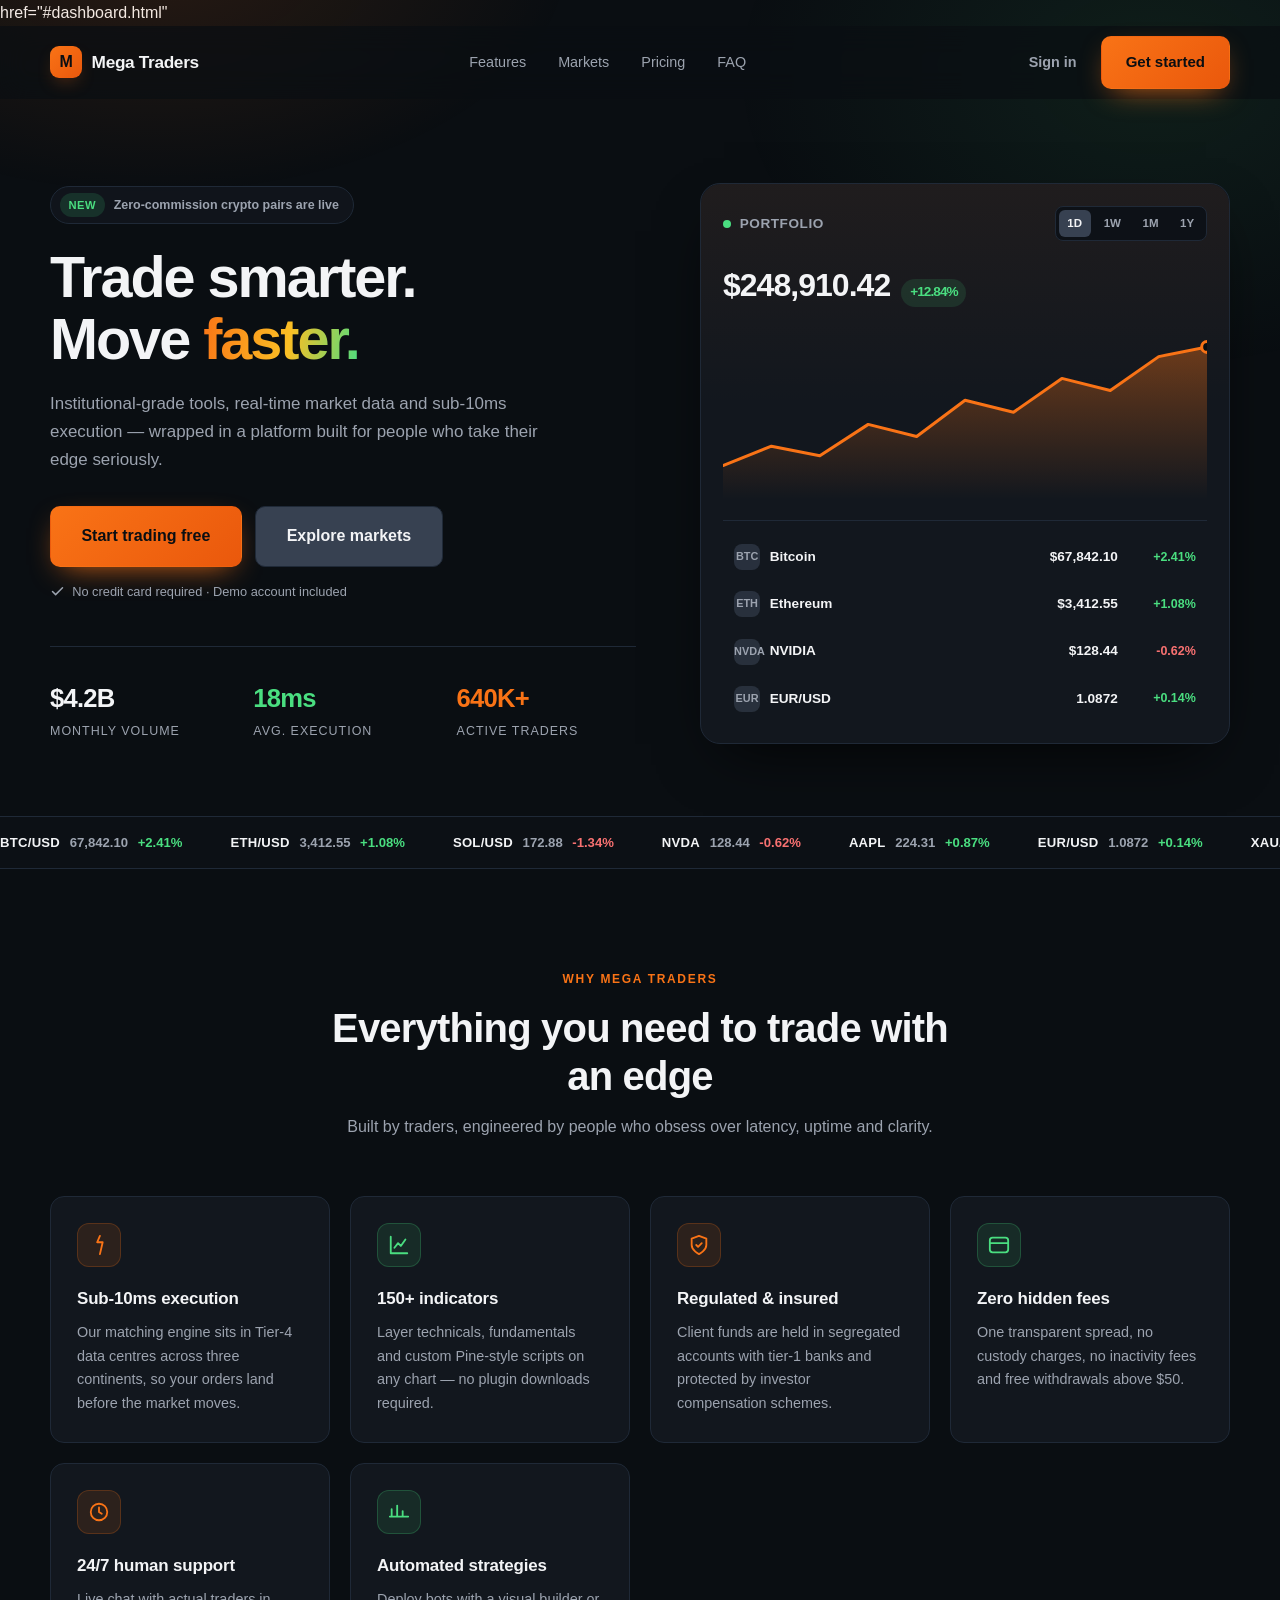
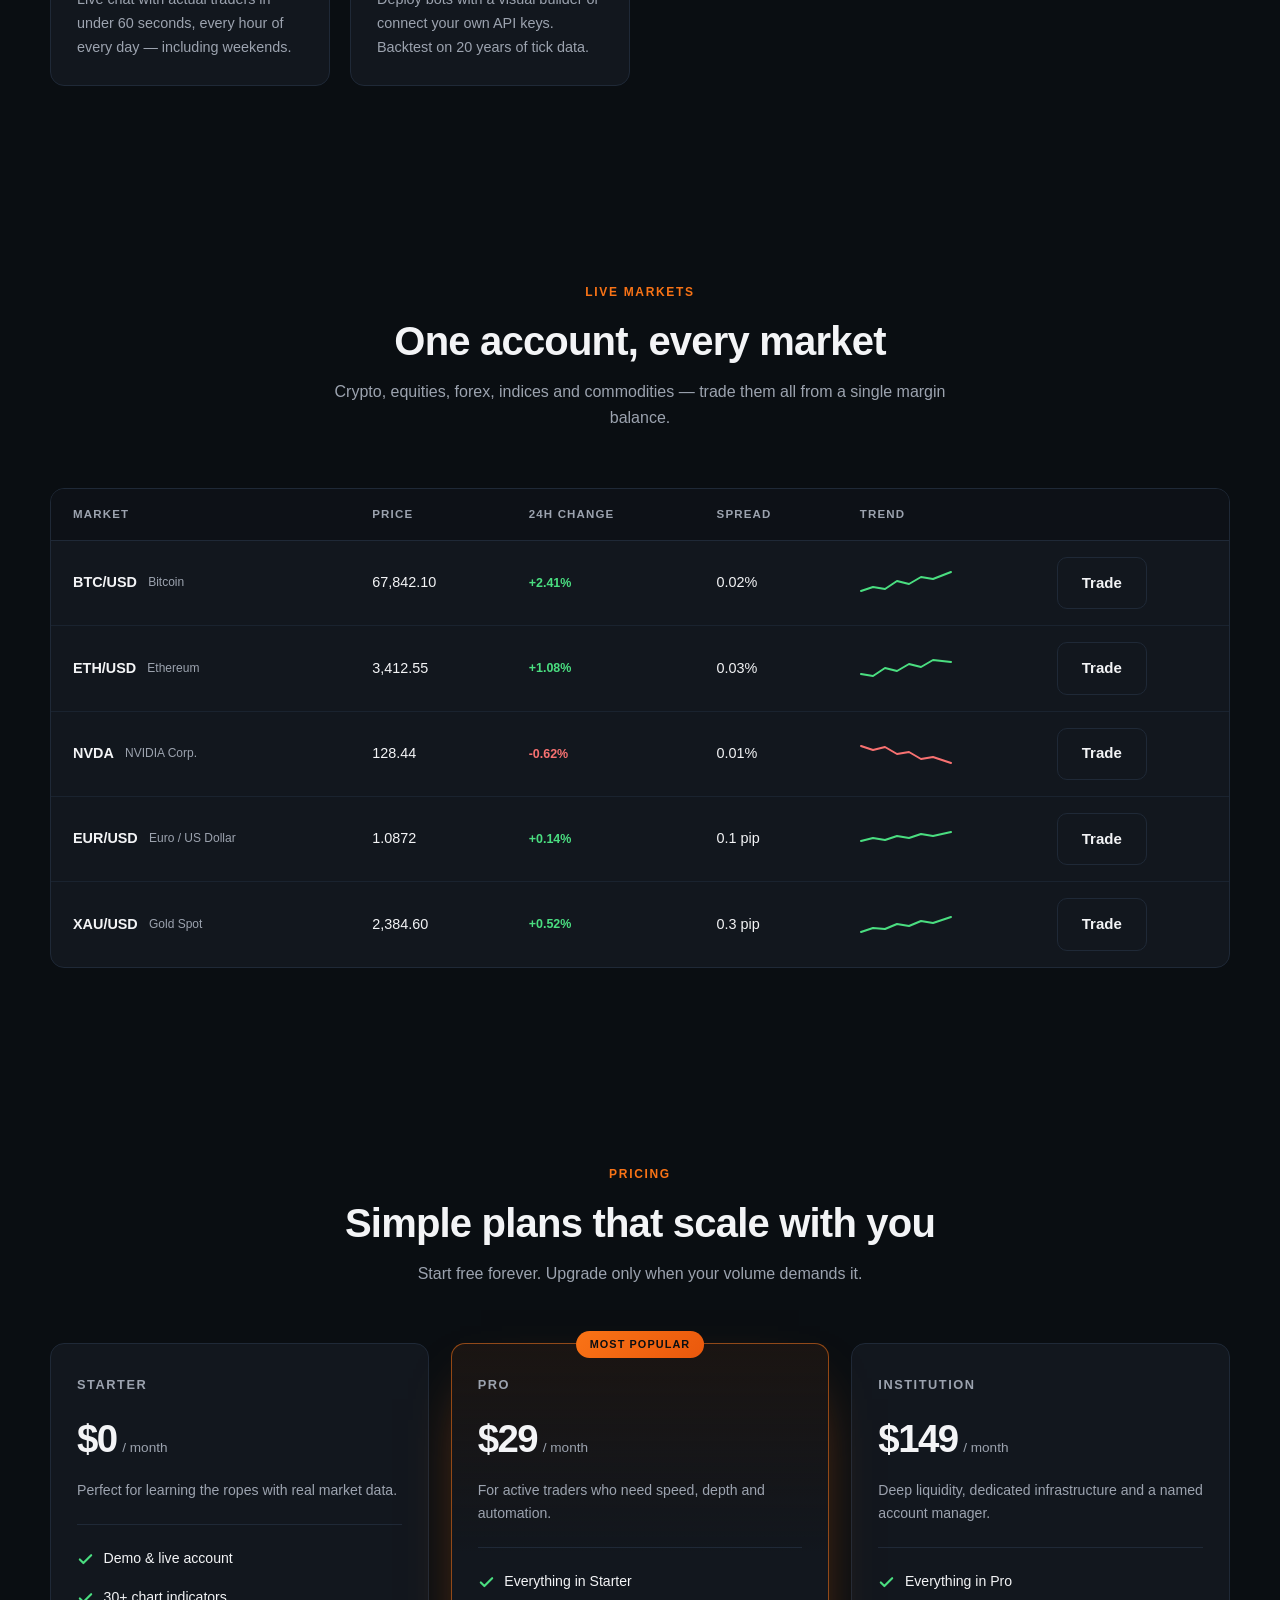
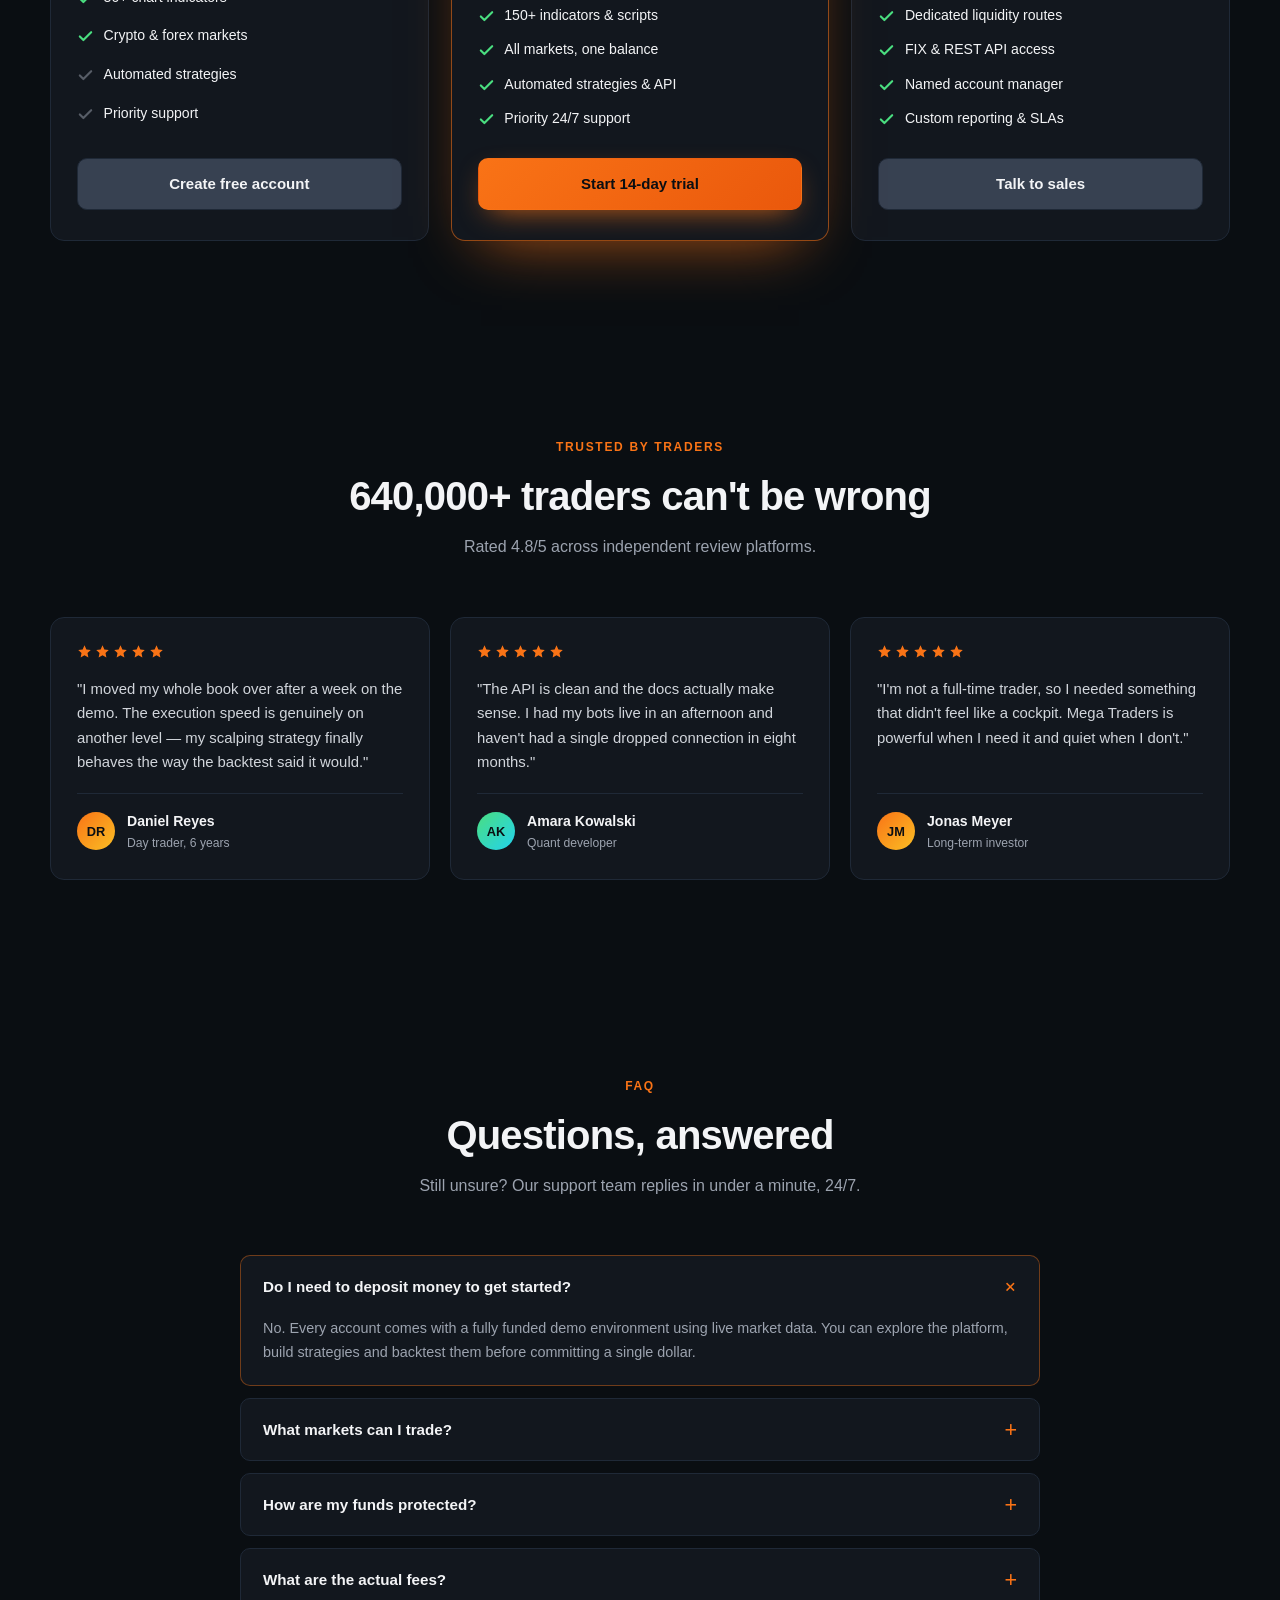
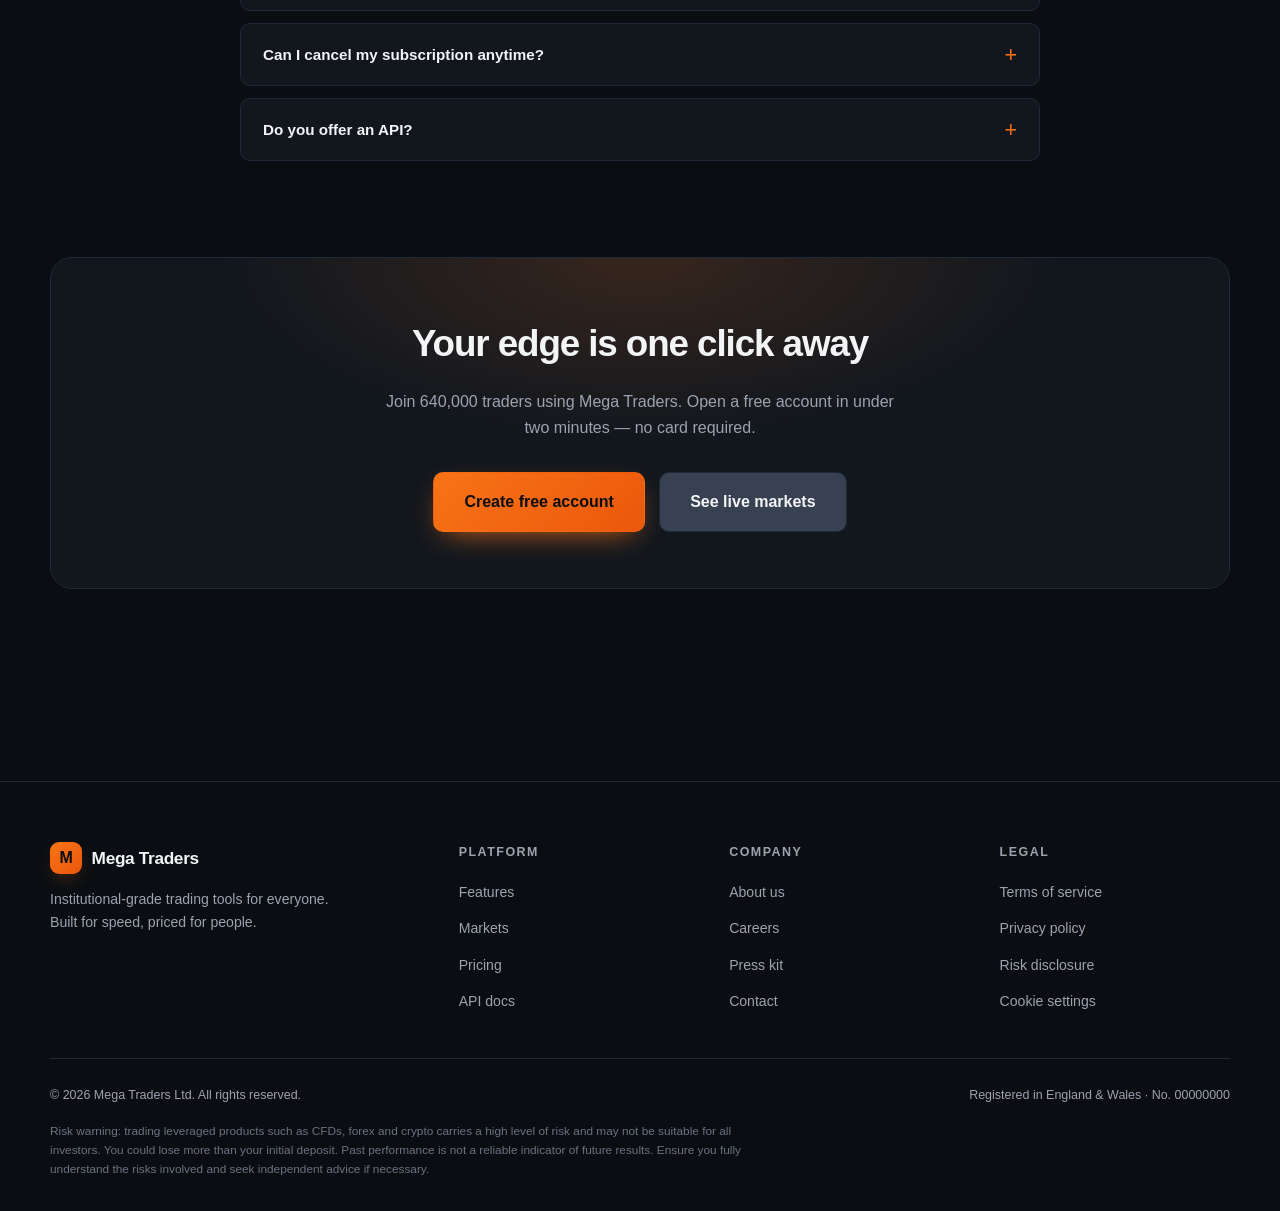
==== commit 4bbc024e: "Update links to point to dashboard.html" ====
--- a/index.html
+++ b/index.html
@@ -1,6 +1,6 @@
 <!DOCTYPE html>
 <html lang="en">
-<head>
+<head>href="#dashboard.html"
 <meta charset="UTF-8">
 <meta name="viewport" content="width=device-width, initial-scale=1.0">
 <title>Mega Traders — Trade Smarter, Move Faster</title>
@@ -1069,8 +1069,8 @@
             </ul>
 
             <div class="nav-actions">
-                <a class="signin" href="#">Sign in</a>
-                <a class="btn btn-primary" href="#pricing">Get started</a>
+                <a class="signin" href="dashboard.html">Sign in</a>
+                <a class="btn btn-primary" href="dashboard.html">Get started</a>
                 <button class="nav-toggle" id="navToggle" aria-label="Toggle navigation"
                         aria-expanded="false" aria-controls="navLinks">
                     <span></span>
@@ -1104,7 +1104,7 @@
                     </p>
 
                     <div class="hero-cta">
-                        <a class="btn btn-primary btn-lg" href="#pricing">Start trading free</a>
+                        <a class="btn btn-primary btn-lg" href="dashboard.html">Start trading free</a>
                         <a class="btn btn-ghost btn-lg" href="#markets">Explore markets</a>
                     </div>
 
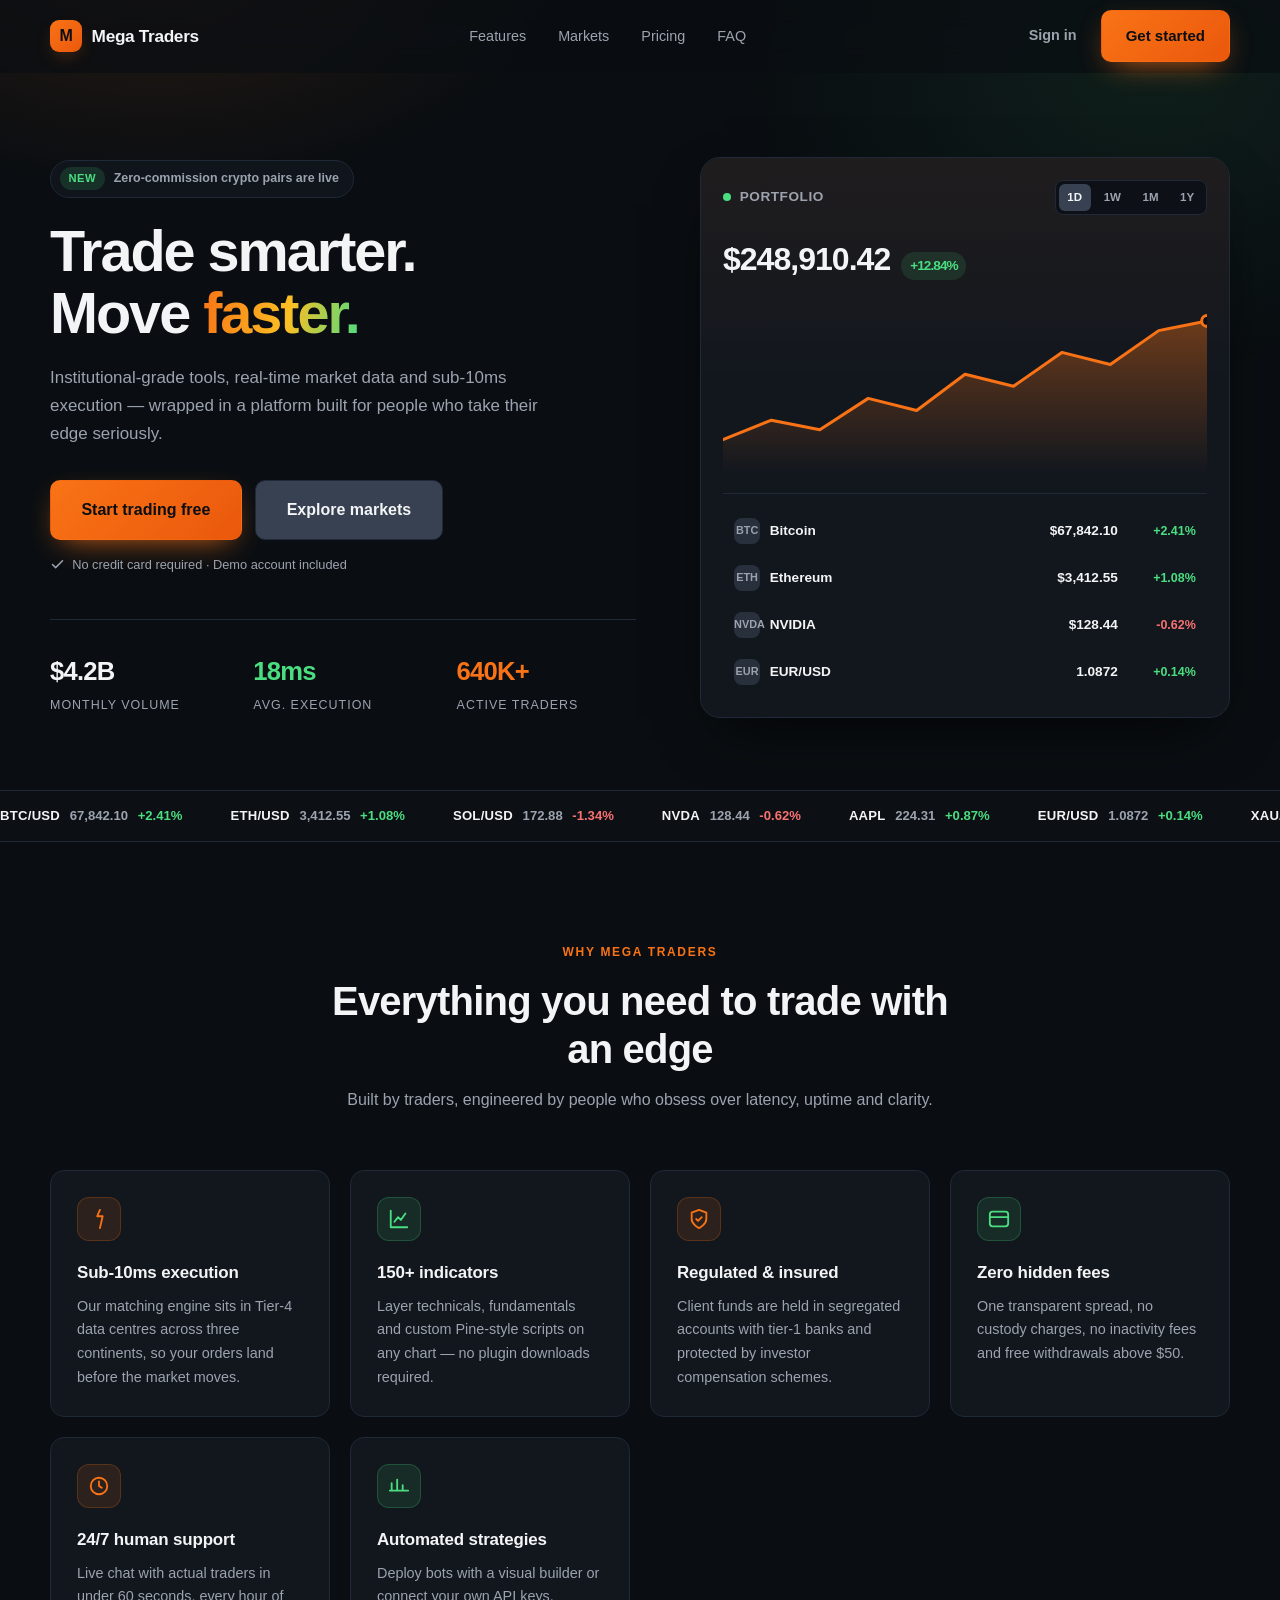
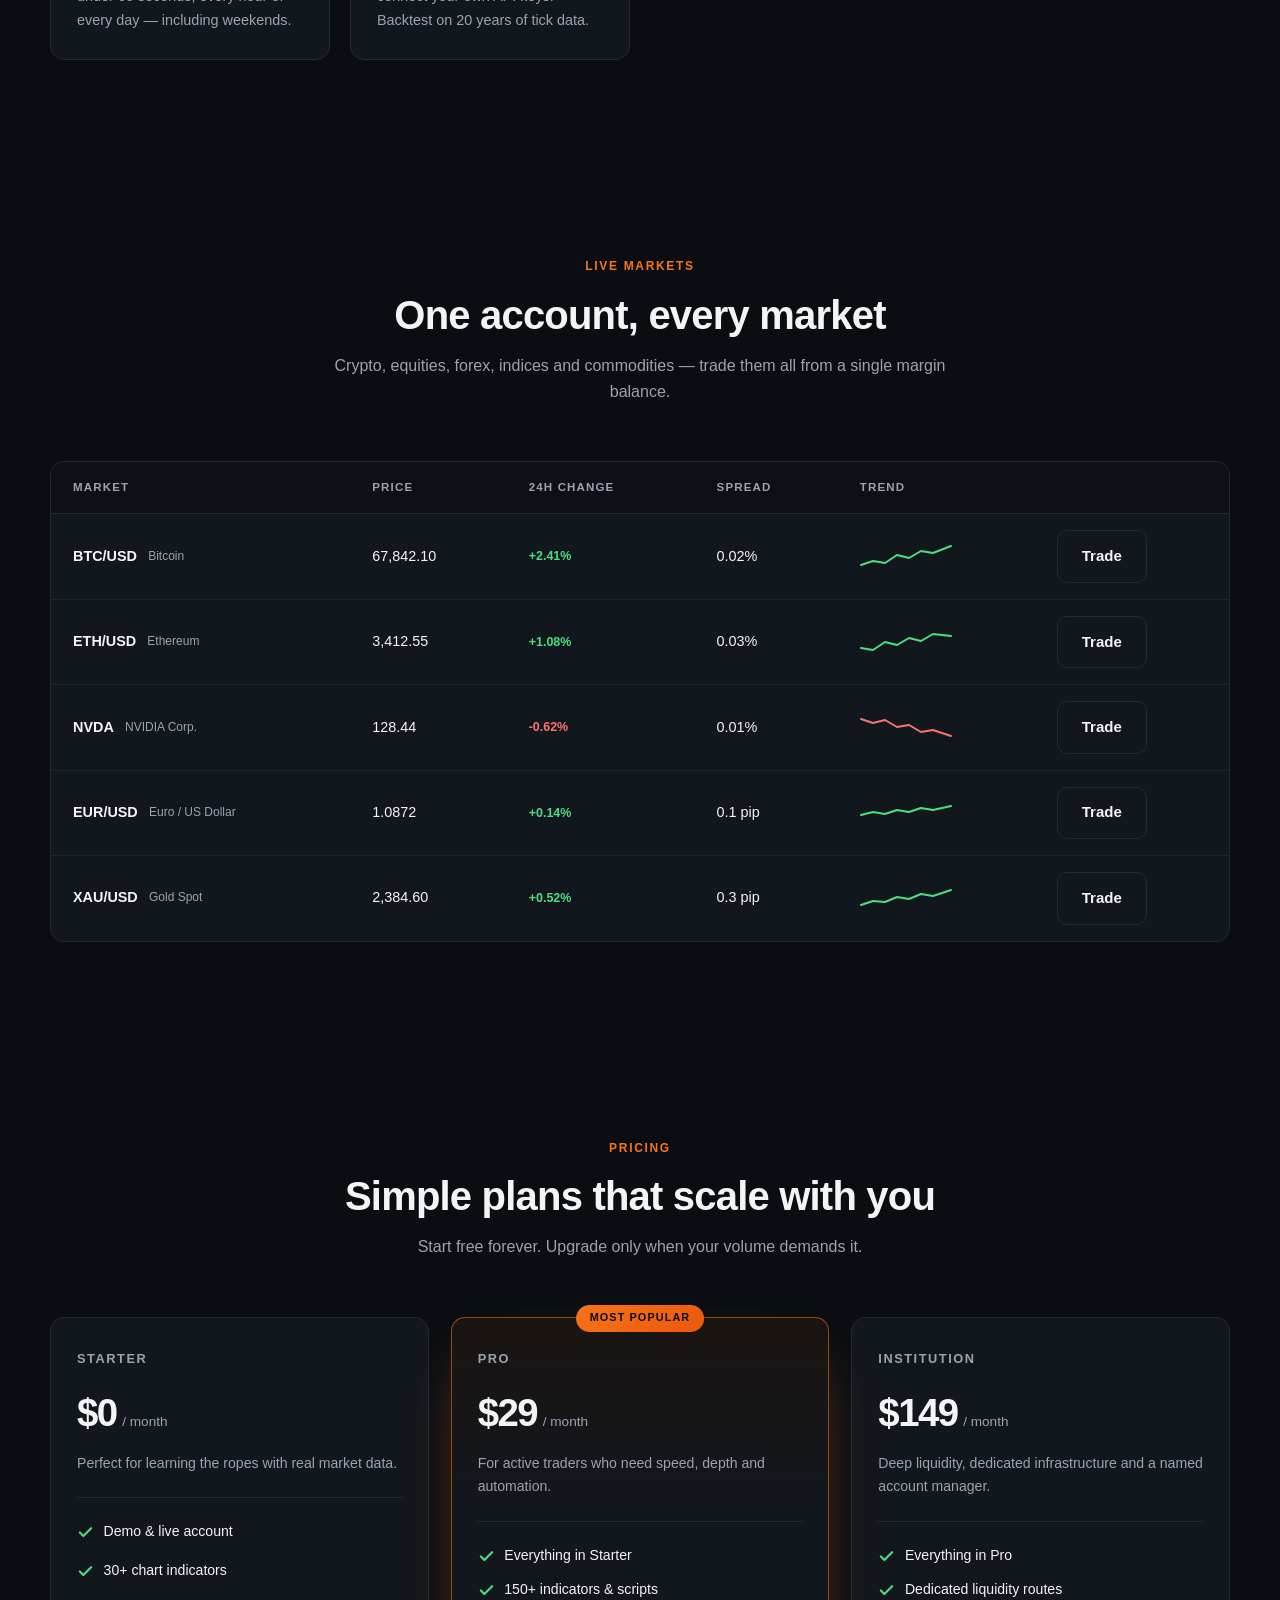
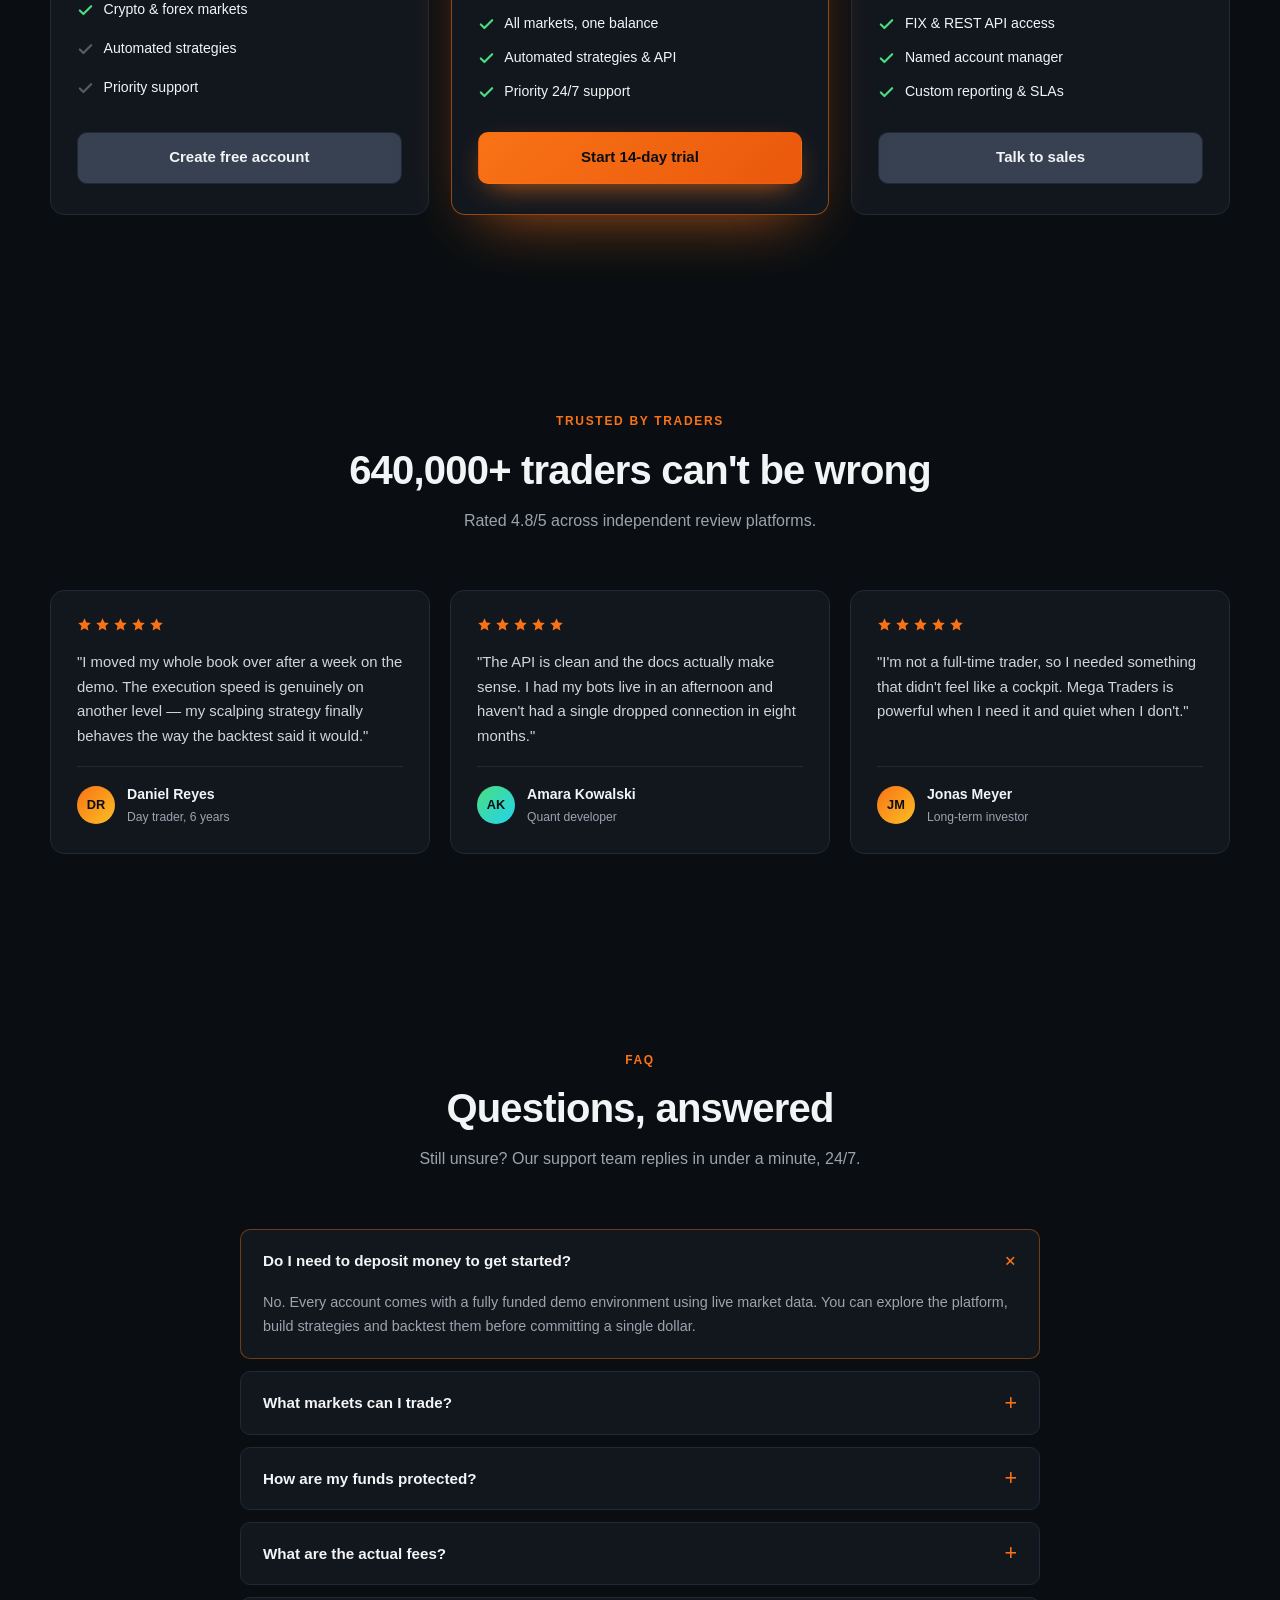
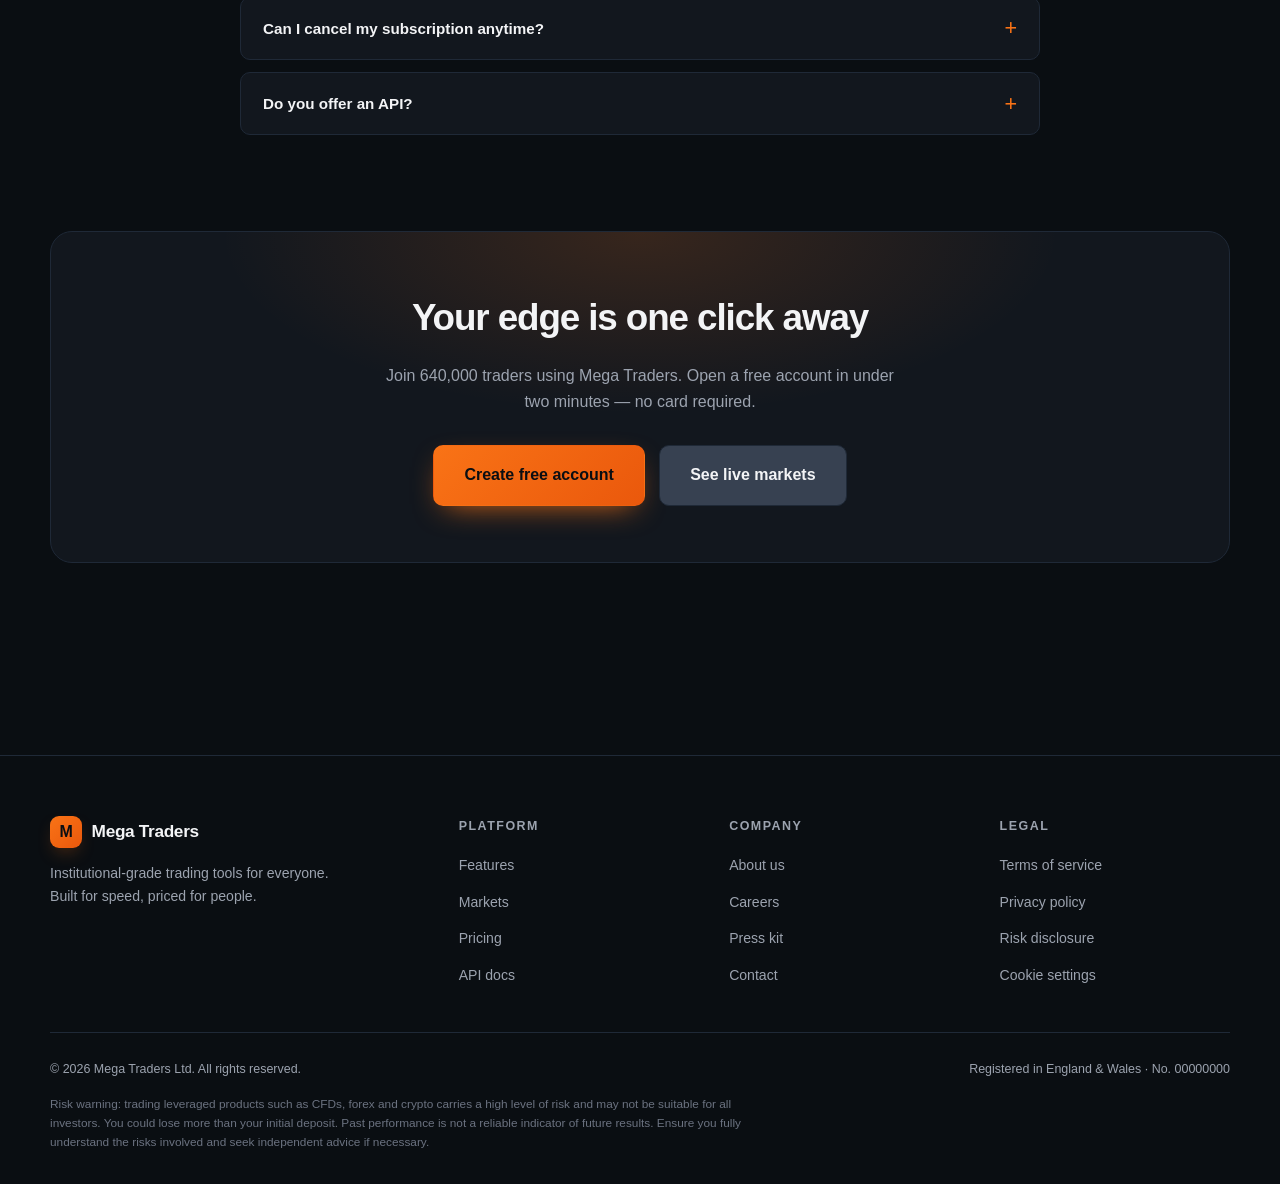
==== commit 6d557529: "Update print statement from 'Hello' to 'Goodbye'" ====
--- a/index.html
+++ b/index.html
@@ -1,77 +1,13 @@
 <!DOCTYPE html>
 <html lang="en">
-<head>href="#dashboard.html"
+<head>
 <meta charset="UTF-8">
 <meta name="viewport" content="width=device-width, initial-scale=1.0">
 <title>Mega Traders — Trade Smarter, Move Faster</title>
 <meta name="description" content="Mega Traders gives you institutional-grade tools, real-time market data and lightning-fast execution — all in one platform.">
+<link rel="stylesheet" href="styles.css">
 <style>
-    /* ============================================================
-       DESIGN TOKENS
-       Single source of truth for colors, radii, shadows, spacing.
-       ============================================================ */
-    :root {
-        /* Surfaces */
-        --bg-color:     #0a0e12;
-        --card-bg:      #12171e;
-        --border-color: #1f2937;
-
-        /* Text */
-        --text-main:  #f3f4f6;
-        --text-muted: #9ca3af;
-
-        /* Accents */
-        --accent-orange: #f97316;
-        --accent-green:  #4ade80;
-        --accent-red:    #f87171;
-
-        /* Buttons */
-        --btn-dark:       #374151;
-        --btn-dark-hover: #4b5563;
-
-        /* Shape & depth */
-        --radius-sm: 10px;
-        --radius:    14px;
-        --radius-lg: 20px;
-        --shadow-lg: 0 24px 60px -24px rgba(0, 0, 0, 0.9);
-
-        /* Layout */
-        --container: 1180px;
-    }
-
-    /* ============================================================
-       RESET
-       ============================================================ */
-    *,
-    *::before,
-    *::after {
-        margin: 0;
-        padding: 0;
-        box-sizing: border-box;
-        font-family: -apple-system, BlinkMacSystemFont, "Segoe UI", Roboto,
-                     Helvetica, Arial, sans-serif;
-    }
-
-    html {
-        scroll-behavior: smooth;
-        scroll-padding-top: 90px; /* offset for sticky header */
-    }
-
-    body {
-        background-color: var(--bg-color);
-        color: var(--text-main);
-        line-height: 1.65;
-        font-size: 16px;
-        -webkit-font-smoothing: antialiased;
-        overflow-x: hidden;
-    }
-
-    img, svg { display: block; max-width: 100%; }
-    ul       { list-style: none; }
-    a        { color: inherit; text-decoration: none; }
-    button   { font: inherit; color: inherit; background: none; border: none; cursor: pointer; }
-
-    /* Ambient background glow — fixed so it never scrolls */
+    /* Ambient background glow */
     body::before {
         content: "";
         position: fixed;
@@ -83,106 +19,9 @@
             radial-gradient(700px 500px at 90% 8%,  rgba(74, 222, 128, 0.08), transparent 60%);
     }
 
-    /* ============================================================
-       LAYOUT HELPERS
-       ============================================================ */
-    .container {
-        width: min(var(--container), 100% - 2.5rem);
-        margin-inline: auto;
-        position: relative;
-        z-index: 1;
-    }
-
     .section { padding: 96px 0; }
 
-    .section-head {
-        max-width: 660px;
-        margin: 0 auto 56px;
-        text-align: center;
-    }
-
-    .section-head h2 {
-        font-size: clamp(1.75rem, 3.6vw, 2.5rem);
-        line-height: 1.2;
-        letter-spacing: -0.02em;
-        margin-bottom: 14px;
-    }
-
-    .section-head p { color: var(--text-muted); }
-
-    .eyebrow {
-        display: inline-block;
-        font-size: 0.75rem;
-        font-weight: 700;
-        letter-spacing: 0.14em;
-        text-transform: uppercase;
-        color: var(--accent-orange);
-        margin-bottom: 14px;
-    }
-
-    .gradient-text {
-        background: linear-gradient(100deg, var(--accent-orange), #fbbf24 55%, var(--accent-green));
-        -webkit-background-clip: text;
-        background-clip: text;
-        color: transparent;
-    }
-
-    /* ============================================================
-       BUTTONS
-       ============================================================ */
-    .btn {
-        display: inline-flex;
-        align-items: center;
-        justify-content: center;
-        gap: 0.5rem;
-        padding: 0.8rem 1.5rem;
-        border-radius: var(--radius-sm);
-        font-size: 0.94rem;
-        font-weight: 600;
-        white-space: nowrap;
-        border: 1px solid transparent;
-        transition: transform 0.2s ease, background-color 0.2s ease,
-                    border-color 0.2s ease, box-shadow 0.2s ease, opacity 0.2s ease;
-    }
-
-    .btn:active { transform: translateY(0) scale(0.99); }
-
-    .btn-primary {
-        background: linear-gradient(135deg, var(--accent-orange), #ea580c);
-        color: #0a0e12;
-        box-shadow: 0 10px 30px -12px rgba(249, 115, 22, 0.9);
-    }
-    .btn-primary:hover {
-        transform: translateY(-2px);
-        box-shadow: 0 16px 36px -12px rgba(249, 115, 22, 0.95);
-    }
-
-    .btn-ghost {
-        background-color: var(--btn-dark);
-        border-color: var(--border-color);
-        color: var(--text-main);
-    }
-    .btn-ghost:hover {
-        background-color: var(--btn-dark-hover);
-        transform: translateY(-2px);
-    }
-
-    .btn-outline {
-        border-color: var(--border-color);
-        color: var(--text-main);
-        background-color: transparent;
-    }
-    .btn-outline:hover {
-        border-color: var(--accent-orange);
-        color: var(--accent-orange);
-    }
-
-    .btn-lg    { padding: 1rem 1.9rem; font-size: 1rem; }
-    .btn-block { width: 100%; }
-
-    /* ============================================================
-       HEADER / NAV
-       ============================================================ */
+    /* ---- Header / Nav ---- */
     .site-header {
         position: sticky;
         top: 0;
@@ -193,12 +32,10 @@
         border-bottom: 1px solid transparent;
         transition: border-color 0.25s ease, background-color 0.25s ease;
     }
-
     .site-header.is-scrolled {
         border-bottom-color: var(--border-color);
         background-color: rgba(10, 14, 18, 0.92);
     }
-
     .nav {
         display: flex;
         align-items: center;
@@ -206,35 +43,11 @@
         gap: 1.5rem;
         height: 72px;
     }
-
-    .logo {
-        display: inline-flex;
-        align-items: center;
-        gap: 0.6rem;
-        font-weight: 800;
-        font-size: 1.08rem;
-        letter-spacing: -0.02em;
-    }
-
-    .logo-mark {
-        width: 32px;
-        height: 32px;
-        border-radius: 9px;
-        display: grid;
-        place-items: center;
-        background: linear-gradient(135deg, var(--accent-orange), #ea580c);
-        color: #0a0e12;
-        font-size: 1rem;
-        font-weight: 900;
-        box-shadow: 0 8px 20px -10px rgba(249, 115, 22, 0.9);
-    }
-
     .nav-links {
         display: flex;
         align-items: center;
         gap: 2rem;
     }
-
     .nav-links a {
         font-size: 0.9rem;
         font-weight: 500;
@@ -242,13 +55,11 @@
         transition: color 0.2s ease;
     }
     .nav-links a:hover { color: var(--text-main); }
-
     .nav-actions {
         display: flex;
         align-items: center;
         gap: 0.75rem;
     }
-
     .nav-actions .signin {
         font-size: 0.9rem;
         font-weight: 600;
@@ -257,8 +68,6 @@
         transition: color 0.2s ease;
     }
     .nav-actions .signin:hover { color: var(--text-main); }
-
-    /* Hamburger (mobile only) */
     .nav-toggle {
         display: none;
         width: 42px;
@@ -290,50 +99,18 @@
     }
     .nav-toggle span::before { top: -6px; }
     .nav-toggle span::after  { top:  6px; }
-
     .nav-toggle[aria-expanded="true"] span         { background-color: transparent; }
     .nav-toggle[aria-expanded="true"] span::before { top: 0; transform: rotate(45deg); }
     .nav-toggle[aria-expanded="true"] span::after  { top: 0; transform: rotate(-45deg); }
 
-    /* ============================================================
-       HERO
-       ============================================================ */
-    .hero {
-        padding: 84px 0 72px;
-        position: relative;
-    }
-
+    /* ---- Hero ---- */
+    .hero { padding: 84px 0 72px; position: relative; }
     .hero-grid {
         display: grid;
         grid-template-columns: 1.05fr 0.95fr;
         gap: 64px;
         align-items: center;
     }
-
-    .badge {
-        display: inline-flex;
-        align-items: center;
-        gap: 0.55rem;
-        padding: 0.4rem 0.9rem 0.4rem 0.55rem;
-        border: 1px solid var(--border-color);
-        background-color: rgba(18, 23, 30, 0.8);
-        border-radius: 999px;
-        font-size: 0.78rem;
-        font-weight: 600;
-        color: var(--text-muted);
-        margin-bottom: 22px;
-    }
-
-    .badge .pill {
-        background-color: rgba(74, 222, 128, 0.14);
-        color: var(--accent-green);
-        padding: 0.15rem 0.55rem;
-        border-radius: 999px;
-        font-size: 0.7rem;
-        letter-spacing: 0.04em;
-        text-transform: uppercase;
-    }
-
     .hero h1 {
         font-size: clamp(2.2rem, 5vw, 3.6rem);
         line-height: 1.08;
@@ -341,21 +118,18 @@
         font-weight: 800;
         margin-bottom: 20px;
     }
-
     .hero p.lead {
         font-size: 1.06rem;
         color: var(--text-muted);
         max-width: 520px;
         margin-bottom: 32px;
     }
-
     .hero-cta {
         display: flex;
         flex-wrap: wrap;
         gap: 0.85rem;
         margin-bottom: 14px;
     }
-
     .hero-note {
         font-size: 0.8rem;
         color: var(--text-muted);
@@ -363,7 +137,6 @@
         align-items: center;
         gap: 0.45rem;
     }
-
     .hero-stats {
         display: grid;
         grid-template-columns: repeat(3, minmax(0, 1fr));
@@ -372,7 +145,6 @@
         padding-top: 30px;
         border-top: 1px solid var(--border-color);
     }
-
     .stat-value {
         font-size: 1.6rem;
         font-weight: 800;
@@ -380,7 +152,6 @@
     }
     .stat-value.green  { color: var(--accent-green); }
     .stat-value.orange { color: var(--accent-orange); }
-
     .stat-label {
         font-size: 0.78rem;
         color: var(--text-muted);
@@ -389,9 +160,7 @@
         margin-top: 2px;
     }
 
-    /* ============================================================
-       TRADING PANEL (hero card)
-       ============================================================ */
+    /* ---- Trading Panel ---- */
     .panel {
         background-color: var(--card-bg);
         border: 1px solid var(--border-color);
@@ -401,7 +170,6 @@
         position: relative;
         overflow: hidden;
     }
-
     .panel::after {
         content: "";
         position: absolute;
@@ -410,7 +178,6 @@
         pointer-events: none;
         background: linear-gradient(180deg, rgba(249, 115, 22, 0.06), transparent 40%);
     }
-
     .panel-head {
         display: flex;
         align-items: center;
@@ -420,7 +187,6 @@
         position: relative;
         z-index: 1;
     }
-
     .panel-title {
         display: flex;
         align-items: center;
@@ -431,7 +197,6 @@
         text-transform: uppercase;
         color: var(--text-muted);
     }
-
     .live-dot {
         width: 8px;
         height: 8px;
@@ -440,13 +205,11 @@
         box-shadow: 0 0 0 0 rgba(74, 222, 128, 0.6);
         animation: pulse 2s infinite;
     }
-
     @keyframes pulse {
         0%   { box-shadow: 0 0 0 0   rgba(74, 222, 128, 0.55); }
         70%  { box-shadow: 0 0 0 9px rgba(74, 222, 128, 0);    }
         100% { box-shadow: 0 0 0 0   rgba(74, 222, 128, 0);    }
     }
-
     .panel-tabs {
         display: flex;
         gap: 0.25rem;
@@ -466,7 +229,6 @@
         background-color: var(--btn-dark);
         color: var(--text-main);
     }
-
     .panel-value {
         font-size: 2rem;
         font-weight: 800;
@@ -478,7 +240,6 @@
         position: relative;
         z-index: 1;
     }
-
     .delta {
         font-size: 0.85rem;
         font-weight: 700;
@@ -487,7 +248,6 @@
     }
     .delta.up   { color: var(--accent-green); background-color: rgba(74, 222, 128, 0.12); }
     .delta.down { color: var(--accent-red);   background-color: rgba(248, 113, 113, 0.12); }
-
     .chart {
         width: 100%;
         height: auto;
@@ -495,8 +255,6 @@
         position: relative;
         z-index: 1;
     }
-
-    /* Watchlist */
     .watchlist {
         display: grid;
         gap: 2px;
@@ -515,7 +273,6 @@
         transition: background-color 0.2s ease;
     }
     .watchlist li:hover { background-color: rgba(55, 65, 81, 0.35); }
-
     .ticker-name {
         display: flex;
         align-items: center;
@@ -540,9 +297,7 @@
     .ticker-chg.up   { color: var(--accent-green); }
     .ticker-chg.down { color: var(--accent-red); }
 
-    /* ============================================================
-       TICKER STRIP (marquee)
-       ============================================================ */
+    /* ---- Ticker Strip ---- */
     .ticker-strip {
         border-block: 1px solid var(--border-color);
         background-color: #0c1015;
@@ -551,7 +306,6 @@
         position: relative;
         z-index: 1;
     }
-
     .ticker-track {
         display: flex;
         align-items: center;
@@ -559,14 +313,11 @@
         width: max-content;
         animation: marquee 42s linear infinite;
     }
-
     .ticker-strip:hover .ticker-track { animation-play-state: paused; }
-
     @keyframes marquee {
         from { transform: translateX(0);    }
         to   { transform: translateX(-50%); }
     }
-
     .ticker-item {
         display: flex;
         align-items: center;
@@ -580,37 +331,12 @@
     .ticker-item .up   { color: var(--accent-green); }
     .ticker-item .down { color: var(--accent-red);   }
 
-    /* ============================================================
-       FEATURE CARDS
-       ============================================================ */
+    /* ---- Feature Grid ---- */
     .feature-grid {
         display: grid;
         grid-template-columns: repeat(auto-fit, minmax(280px, 1fr));
         gap: 20px;
     }
-
-    .card {
-        background-color: var(--card-bg);
-        border: 1px solid var(--border-color);
-        border-radius: var(--radius);
-        padding: 26px;
-        transition: transform 0.25s ease, border-color 0.25s ease, box-shadow 0.25s ease;
-        position: relative;
-        overflow: hidden;
-    }
-    .card:hover {
-        transform: translateY(-5px);
-        border-color: rgba(249, 115, 22, 0.42);
-        box-shadow: 0 22px 44px -26px rgba(249, 115, 22, 0.55);
-    }
-    .card h3 {
-        font-size: 1.06rem;
-        font-weight: 700;
-        letter-spacing: -0.01em;
-        margin-bottom: 8px;
-    }
-    .card p { font-size: 0.9rem; color: var(--text-muted); }
-
     .card-icon {
         width: 44px;
         height: 44px;
@@ -628,9 +354,7 @@
         color: var(--accent-green);
     }
 
-    /* ============================================================
-       MARKETS TABLE
-       ============================================================ */
+    /* ---- Markets Table ---- */
     .table-wrap {
         background-color: var(--card-bg);
         border: 1px solid var(--border-color);
@@ -638,13 +362,7 @@
         overflow: hidden;
     }
     .table-scroll { overflow-x: auto; }
-
-    table {
-        width: 100%;
-        border-collapse: collapse;
-        min-width: 640px;
-    }
-
+    table { width: 100%; border-collapse: collapse; min-width: 640px; }
     thead th {
         text-align: left;
         font-size: 0.72rem;
@@ -656,7 +374,6 @@
         background-color: #0d1117;
         border-bottom: 1px solid var(--border-color);
     }
-
     tbody td {
         padding: 16px 22px;
         font-size: 0.9rem;
@@ -666,7 +383,6 @@
     tbody tr:last-child td { border-bottom: none; }
     tbody tr              { transition: background-color 0.2s ease; }
     tbody tr:hover        { background-color: rgba(55, 65, 81, 0.22); }
-
     .asset {
         display: flex;
         align-items: center;
@@ -679,19 +395,15 @@
         font-weight: 500;
         color: var(--text-muted);
     }
-
     .spark { width: 92px; height: 28px; }
 
-    /* ============================================================
-       PRICING
-       ============================================================ */
+    /* ---- Pricing ---- */
     .pricing-grid {
         display: grid;
         grid-template-columns: repeat(auto-fit, minmax(280px, 1fr));
         gap: 22px;
         align-items: stretch;
     }
-
     .price-card {
         background-color: var(--card-bg);
         border: 1px solid var(--border-color);
@@ -705,14 +417,12 @@
         transform: translateY(-5px);
         border-color: var(--btn-dark-hover);
     }
-
     .price-card.featured {
         border-color: rgba(249, 115, 22, 0.55);
         background: linear-gradient(180deg, rgba(249, 115, 22, 0.07), var(--card-bg) 42%);
         box-shadow: 0 26px 60px -30px rgba(249, 115, 22, 0.75);
         position: relative;
     }
-
     .price-tag {
         position: absolute;
         top: -13px;
@@ -728,7 +438,6 @@
         border-radius: 999px;
         white-space: nowrap;
     }
-
     .plan-name {
         font-size: 0.8rem;
         font-weight: 700;
@@ -737,7 +446,6 @@
         color: var(--text-muted);
         margin-bottom: 12px;
     }
-
     .plan-price {
         display: flex;
         align-items: baseline;
@@ -753,13 +461,11 @@
         font-size: 0.85rem;
         color: var(--text-muted);
     }
-
     .plan-desc {
         font-size: 0.88rem;
         color: var(--text-muted);
         margin-bottom: 22px;
     }
-
     .plan-features {
         display: grid;
         gap: 11px;
@@ -776,24 +482,12 @@
         color: var(--text-main);
     }
 
-    .check {
-        flex: none;
-        width: 17px;
-        height: 17px;
-        margin-top: 4px;
-        color: var(--accent-green);
-    }
-    .check.dim { color: var(--text-muted); opacity: 0.5; }
-
-    /* ============================================================
-       TESTIMONIALS
-       ============================================================ */
+    /* ---- Testimonials ---- */
     .quote-grid {
         display: grid;
         grid-template-columns: repeat(auto-fit, minmax(280px, 1fr));
         gap: 20px;
     }
-
     .quote-card {
         background-color: var(--card-bg);
         border: 1px solid var(--border-color);
@@ -803,19 +497,16 @@
         flex-direction: column;
         gap: 18px;
     }
-
     .stars {
         display: flex;
         gap: 3px;
         color: var(--accent-orange);
     }
-
     .quote-card blockquote {
         font-size: 0.93rem;
         color: #d1d5db;
         flex: 1;
     }
-
     .quote-author {
         display: flex;
         align-items: center;
@@ -823,7 +514,6 @@
         padding-top: 16px;
         border-top: 1px solid var(--border-color);
     }
-
     .avatar {
         width: 38px;
         height: 38px;
@@ -836,20 +526,16 @@
         background: linear-gradient(135deg, var(--accent-orange), #fbbf24);
     }
     .avatar.green { background: linear-gradient(135deg, var(--accent-green), #22d3ee); }
-
     .author-name { font-size: 0.88rem; font-weight: 700; }
     .author-role { font-size: 0.76rem; color: var(--text-muted); }
 
-    /* ============================================================
-       FAQ (native <details>)
-       ============================================================ */
+    /* ---- FAQ ---- */
     .faq-list {
         max-width: 800px;
         margin-inline: auto;
         display: grid;
         gap: 12px;
     }
-
     details {
         background-color: var(--card-bg);
         border: 1px solid var(--border-color);
@@ -858,7 +544,6 @@
         transition: border-color 0.2s ease;
     }
     details[open] { border-color: rgba(249, 115, 22, 0.4); }
-
     summary {
         list-style: none;
         cursor: pointer;
@@ -873,7 +558,6 @@
     }
     summary::-webkit-details-marker { display: none; }
     summary:hover { color: var(--accent-orange); }
-
     summary::after {
         content: "+";
         flex: none;
@@ -884,16 +568,13 @@
         transition: transform 0.25s ease;
     }
     details[open] summary::after { transform: rotate(45deg); }
-
     details p {
         padding: 0 22px 20px;
         font-size: 0.9rem;
         color: var(--text-muted);
     }
 
-    /* ============================================================
-       CTA BAND
-       ============================================================ */
+    /* ---- CTA ---- */
     .cta-band {
         border: 1px solid var(--border-color);
         border-radius: 22px;
@@ -905,7 +586,6 @@
         position: relative;
         overflow: hidden;
     }
-
     .cta-band h2 {
         font-size: clamp(1.6rem, 3.4vw, 2.3rem);
         letter-spacing: -0.03em;
@@ -916,7 +596,6 @@
         max-width: 520px;
         margin: 0 auto 30px;
     }
-
     .cta-actions {
         display: flex;
         justify-content: center;
@@ -924,9 +603,7 @@
         gap: 0.85rem;
     }
 
-    /* ============================================================
-       FOOTER
-       ============================================================ */
+    /* ---- Footer ---- */
     .site-footer {
         border-top: 1px solid var(--border-color);
         padding: 60px 0 32px;
@@ -934,21 +611,18 @@
         position: relative;
         z-index: 1;
     }
-
     .footer-grid {
         display: grid;
         grid-template-columns: 1.6fr repeat(3, 1fr);
         gap: 40px;
         margin-bottom: 44px;
     }
-
     .footer-brand p {
         font-size: 0.88rem;
         color: var(--text-muted);
         max-width: 300px;
         margin-top: 14px;
     }
-
     .footer-col h4 {
         font-size: 0.78rem;
         font-weight: 700;
@@ -964,7 +638,6 @@
         transition: color 0.2s ease;
     }
     .footer-col a:hover { color: var(--accent-orange); }
-
     .footer-bottom {
         border-top: 1px solid var(--border-color);
         padding-top: 26px;
@@ -975,7 +648,6 @@
         justify-content: space-between;
     }
     .footer-bottom p { font-size: 0.78rem; color: var(--text-muted); }
-
     .disclaimer {
         font-size: 0.74rem;
         color: #6b7280;
@@ -984,17 +656,11 @@
         line-height: 1.6;
     }
 
-    /* ============================================================
-       RESPONSIVE
-       ============================================================ */
+    /* ---- Responsive ---- */
     @media (max-width: 960px) {
-        .hero-grid {
-            grid-template-columns: 1fr;
-            gap: 48px;
-        }
+        .hero-grid { grid-template-columns: 1fr; gap: 48px; }
         .hero      { padding: 56px 0 60px; }
         .hero p.lead { max-width: none; }
-
         .nav-links {
             position: absolute;
             top: 72px;
@@ -1015,10 +681,8 @@
             font-size: 0.95rem;
         }
         .nav-links a:last-child { border-bottom: none; }
-
         .nav-toggle { display: grid; }
         .nav-actions .signin { display: none; }
-
         .footer-grid  { grid-template-columns: 1fr 1fr; gap: 32px; }
         .footer-brand { grid-column: 1 / -1; }
     }
@@ -1027,32 +691,17 @@
         .section    { padding: 68px 0; }
         .hero-stats { grid-template-columns: 1fr; gap: 1rem; }
         .stat-value { font-size: 1.4rem; }
-
         .panel       { padding: 18px; }
         .panel-value { font-size: 1.6rem; }
-
         .cta-band    { padding: 40px 22px; }
         .footer-grid { grid-template-columns: 1fr; }
-
         .hero-cta .btn,
         .cta-actions .btn { width: 100%; }
-    }
-
-    @media (prefers-reduced-motion: reduce) {
-        *,
-        *::before,
-        *::after {
-            animation-duration: 0.001ms !important;
-            animation-iteration-count: 1 !important;
-            transition-duration: 0.001ms !important;
-            scroll-behavior: auto !important;
-        }
     }
 </style>
 </head>
 <body>
 
-<!-- ===== Header ===== -->
 <header class="site-header" id="header">
     <div class="container">
         <nav class="nav" aria-label="Main">
@@ -1069,8 +718,8 @@
             </ul>
 
             <div class="nav-actions">
-                <a class="signin" href="dashboard.html">Sign in</a>
-                <a class="btn btn-primary" href="dashboard.html">Get started</a>
+                <a class="signin" href="login.html">Sign in</a>
+                <a class="btn btn-primary" href="login.html">Get started</a>
                 <button class="nav-toggle" id="navToggle" aria-label="Toggle navigation"
                         aria-expanded="false" aria-controls="navLinks">
                     <span></span>
@@ -1082,11 +731,9 @@
 
 <main id="top">
 
-    <!-- ===== Hero ===== -->
     <section class="hero">
         <div class="container">
             <div class="hero-grid">
-
                 <div class="hero-copy">
                     <div class="badge">
                         <span class="pill">New</span>
@@ -1104,7 +751,7 @@
                     </p>
 
                     <div class="hero-cta">
-                        <a class="btn btn-primary btn-lg" href="dashboard.html">Start trading free</a>
+                        <a class="btn btn-primary btn-lg" href="login.html">Start trading free</a>
                         <a class="btn btn-ghost btn-lg" href="#markets">Explore markets</a>
                     </div>
 
@@ -1132,7 +779,6 @@
                     </div>
                 </div>
 
-                <!-- Trading panel mock -->
                 <div class="panel" aria-hidden="true">
                     <div class="panel-head">
                         <div class="panel-title">
@@ -1189,15 +835,12 @@
                         </li>
                     </ul>
                 </div>
-
             </div>
         </div>
     </section>
 
-    <!-- ===== Ticker strip ===== -->
     <div class="ticker-strip" aria-hidden="true">
         <div class="ticker-track" id="tickerTrack">
-            <!-- set A -->
             <div class="ticker-item"><b>BTC/USD</b> 67,842.10 <span class="up">+2.41%</span></div>
             <div class="ticker-item"><b>ETH/USD</b> 3,412.55 <span class="up">+1.08%</span></div>
             <div class="ticker-item"><b>SOL/USD</b> 172.88 <span class="down">-1.34%</span></div>
@@ -1206,7 +849,6 @@
             <div class="ticker-item"><b>EUR/USD</b> 1.0872 <span class="up">+0.14%</span></div>
             <div class="ticker-item"><b>XAU/USD</b> 2,384.60 <span class="up">+0.52%</span></div>
             <div class="ticker-item"><b>SPX500</b> 5,487.03 <span class="down">-0.21%</span></div>
-            <!-- set B (duplicate for seamless loop) -->
             <div class="ticker-item"><b>BTC/USD</b> 67,842.10 <span class="up">+2.41%</span></div>
             <div class="ticker-item"><b>ETH/USD</b> 3,412.55 <span class="up">+1.08%</span></div>
             <div class="ticker-item"><b>SOL/USD</b> 172.88 <span class="down">-1.34%</span></div>
@@ -1218,7 +860,6 @@
         </div>
     </div>
 
-    <!-- ===== Features ===== -->
     <section class="section" id="features">
         <div class="container">
             <div class="section-head">
@@ -1228,13 +869,9 @@
             </div>
 
             <div class="feature-grid">
-
                 <article class="card">
                     <div class="card-icon">
-                        <svg width="22" height="22" viewBox="0 0 24 24" fill="none" stroke="currentColor"
-                             stroke-width="2" stroke-linecap="round" stroke-linejoin="round" aria-hidden="true">
-                            <path d="m13 2-3 7h6l-3 13"/>
-                        </svg>
+                        <svg width="22" height="22" viewBox="0 0 24 24" fill="none" stroke="currentColor" stroke-width="2" stroke-linecap="round" stroke-linejoin="round"><path d="m13 2-3 7h6l-3 13"/></svg>
                     </div>
                     <h3>Sub-10ms execution</h3>
                     <p>Our matching engine sits in Tier-4 data centres across three continents, so your orders land before the market moves.</p>
@@ -1242,11 +879,7 @@
 
                 <article class="card">
                     <div class="card-icon green">
-                        <svg width="22" height="22" viewBox="0 0 24 24" fill="none" stroke="currentColor"
-                             stroke-width="2" stroke-linecap="round" stroke-linejoin="round" aria-hidden="true">
-                            <path d="M3 3v18h18"/>
-                            <path d="m7 15 4-5 3 3 5-7"/>
-                        </svg>
+                        <svg width="22" height="22" viewBox="0 0 24 24" fill="none" stroke="currentColor" stroke-width="2" stroke-linecap="round" stroke-linejoin="round"><path d="M3 3v18h18"/><path d="m7 15 4-5 3 3 5-7"/></svg>
                     </div>
                     <h3>150+ indicators</h3>
                     <p>Layer technicals, fundamentals and custom Pine-style scripts on any chart — no plugin downloads required.</p>
@@ -1254,11 +887,7 @@
 
                 <article class="card">
                     <div class="card-icon">
-                        <svg width="22" height="22" viewBox="0 0 24 24" fill="none" stroke="currentColor"
-                             stroke-width="2" stroke-linecap="round" stroke-linejoin="round" aria-hidden="true">
-                            <path d="M12 22s8-4 8-10V5l-8-3-8 3v7c0 6 8 10 8 10Z"/>
-                            <path d="m9 12 2 2 4-4"/>
-                        </svg>
+                        <svg width="22" height="22" viewBox="0 0 24 24" fill="none" stroke="currentColor" stroke-width="2" stroke-linecap="round" stroke-linejoin="round"><path d="M12 22s8-4 8-10V5l-8-3-8 3v7c0 6 8 10 8 10Z"/><path d="m9 12 2 2 4-4"/></svg>
                     </div>
                     <h3>Regulated &amp; insured</h3>
                     <p>Client funds are held in segregated accounts with tier-1 banks and protected by investor compensation schemes.</p>
@@ -1266,11 +895,7 @@
 
                 <article class="card">
                     <div class="card-icon green">
-                        <svg width="22" height="22" viewBox="0 0 24 24" fill="none" stroke="currentColor"
-                             stroke-width="2" stroke-linecap="round" stroke-linejoin="round" aria-hidden="true">
-                            <rect x="2" y="4" width="20" height="16" rx="3"/>
-                            <path d="M2 10h20"/>
-                        </svg>
+                        <svg width="22" height="22" viewBox="0 0 24 24" fill="none" stroke="currentColor" stroke-width="2" stroke-linecap="round" stroke-linejoin="round"><rect x="2" y="4" width="20" height="16" rx="3"/><path d="M2 10h20"/></svg>
                     </div>
                     <h3>Zero hidden fees</h3>
                     <p>One transparent spread, no custody charges, no inactivity fees and free withdrawals above $50.</p>
@@ -1278,11 +903,7 @@
 
                 <article class="card">
                     <div class="card-icon">
-                        <svg width="22" height="22" viewBox="0 0 24 24" fill="none" stroke="currentColor"
-                             stroke-width="2" stroke-linecap="round" stroke-linejoin="round" aria-hidden="true">
-                            <circle cx="12" cy="12" r="9"/>
-                            <path d="M12 7v5l3 2"/>
-                        </svg>
+                        <svg width="22" height="22" viewBox="0 0 24 24" fill="none" stroke="currentColor" stroke-width="2" stroke-linecap="round" stroke-linejoin="round"><circle cx="12" cy="12" r="9"/><path d="M12 7v5l3 2"/></svg>
                     </div>
                     <h3>24/7 human support</h3>
                     <p>Live chat with actual traders in under 60 seconds, every hour of every day — including weekends.</p>
@@ -1290,20 +911,15 @@
 
                 <article class="card">
                     <div class="card-icon green">
-                        <svg width="22" height="22" viewBox="0 0 24 24" fill="none" stroke="currentColor"
-                             stroke-width="2" stroke-linecap="round" stroke-linejoin="round" aria-hidden="true">
-                            <path d="M4 17V9M10 17V5M16 17v-6M22 17H2"/>
-                        </svg>
+                        <svg width="22" height="22" viewBox="0 0 24 24" fill="none" stroke="currentColor" stroke-width="2" stroke-linecap="round" stroke-linejoin="round"><path d="M4 17V9M10 17V5M16 17v-6M22 17H2"/></svg>
                     </div>
                     <h3>Automated strategies</h3>
                     <p>Deploy bots with a visual builder or connect your own API keys. Backtest on 20 years of tick data.</p>
                 </article>
-
             </div>
         </div>
     </section>
 
-    <!-- ===== Markets ===== -->
     <section class="section" id="markets">
         <div class="container">
             <div class="section-head">
@@ -1331,65 +947,40 @@
                                 <td>67,842.10</td>
                                 <td class="ticker-chg up" style="text-align:left">+2.41%</td>
                                 <td>0.02%</td>
-                                <td>
-                                    <svg class="spark" viewBox="0 0 92 28" fill="none" aria-hidden="true">
-                                        <path d="M1 22 L13 18 L25 20 L37 12 L49 15 L61 8 L73 10 L91 3"
-                                              stroke="#4ade80" stroke-width="2" stroke-linecap="round" stroke-linejoin="round"/>
-                                    </svg>
-                                </td>
-                                <td><a class="btn btn-outline" href="#pricing">Trade</a></td>
+                                <td><svg class="spark" viewBox="0 0 92 28" fill="none" aria-hidden="true"><path d="M1 22 L13 18 L25 20 L37 12 L49 15 L61 8 L73 10 L91 3" stroke="#4ade80" stroke-width="2" stroke-linecap="round" stroke-linejoin="round"/></svg></td>
+                                <td><a class="btn btn-outline" href="login.html">Trade</a></td>
                             </tr>
                             <tr>
                                 <td><div class="asset">ETH/USD <span class="sub">Ethereum</span></div></td>
                                 <td>3,412.55</td>
                                 <td class="ticker-chg up" style="text-align:left">+1.08%</td>
                                 <td>0.03%</td>
-                                <td>
-                                    <svg class="spark" viewBox="0 0 92 28" fill="none" aria-hidden="true">
-                                        <path d="M1 20 L13 22 L25 14 L37 17 L49 10 L61 13 L73 6 L91 8"
-                                              stroke="#4ade80" stroke-width="2" stroke-linecap="round" stroke-linejoin="round"/>
-                                    </svg>
-                                </td>
-                                <td><a class="btn btn-outline" href="#pricing">Trade</a></td>
+                                <td><svg class="spark" viewBox="0 0 92 28" fill="none" aria-hidden="true"><path d="M1 20 L13 22 L25 14 L37 17 L49 10 L61 13 L73 6 L91 8" stroke="#4ade80" stroke-width="2" stroke-linecap="round" stroke-linejoin="round"/></svg></td>
+                                <td><a class="btn btn-outline" href="login.html">Trade</a></td>
                             </tr>
                             <tr>
                                 <td><div class="asset">NVDA <span class="sub">NVIDIA Corp.</span></div></td>
                                 <td>128.44</td>
                                 <td class="ticker-chg down" style="text-align:left">-0.62%</td>
                                 <td>0.01%</td>
-                                <td>
-                                    <svg class="spark" viewBox="0 0 92 28" fill="none" aria-hidden="true">
-                                        <path d="M1 6 L13 10 L25 7 L37 14 L49 12 L61 19 L73 17 L91 23"
-                                              stroke="#f87171" stroke-width="2" stroke-linecap="round" stroke-linejoin="round"/>
-                                    </svg>
-                                </td>
-                                <td><a class="btn btn-outline" href="#pricing">Trade</a></td>
+                                <td><svg class="spark" viewBox="0 0 92 28" fill="none" aria-hidden="true"><path d="M1 6 L13 10 L25 7 L37 14 L49 12 L61 19 L73 17 L91 23" stroke="#f87171" stroke-width="2" stroke-linecap="round" stroke-linejoin="round"/></svg></td>
+                                <td><a class="btn btn-outline" href="login.html">Trade</a></td>
                             </tr>
                             <tr>
                                 <td><div class="asset">EUR/USD <span class="sub">Euro / US Dollar</span></div></td>
                                 <td>1.0872</td>
                                 <td class="ticker-chg up" style="text-align:left">+0.14%</td>
                                 <td>0.1 pip</td>
-                                <td>
-                                    <svg class="spark" viewBox="0 0 92 28" fill="none" aria-hidden="true">
-                                        <path d="M1 16 L13 13 L25 15 L37 11 L49 13 L61 9 L73 11 L91 7"
-                                              stroke="#4ade80" stroke-width="2" stroke-linecap="round" stroke-linejoin="round"/>
-                                    </svg>
-                                </td>
-                                <td><a class="btn btn-outline" href="#pricing">Trade</a></td>
+                                <td><svg class="spark" viewBox="0 0 92 28" fill="none" aria-hidden="true"><path d="M1 16 L13 13 L25 15 L37 11 L49 13 L61 9 L73 11 L91 7" stroke="#4ade80" stroke-width="2" stroke-linecap="round" stroke-linejoin="round"/></svg></td>
+                                <td><a class="btn btn-outline" href="login.html">Trade</a></td>
                             </tr>
                             <tr>
                                 <td><div class="asset">XAU/USD <span class="sub">Gold Spot</span></div></td>
                                 <td>2,384.60</td>
                                 <td class="ticker-chg up" style="text-align:left">+0.52%</td>
                                 <td>0.3 pip</td>
-                                <td>
-                                    <svg class="spark" viewBox="0 0 92 28" fill="none" aria-hidden="true">
-                                        <path d="M1 21 L13 17 L25 18 L37 13 L49 15 L61 10 L73 12 L91 6"
-                                              stroke="#4ade80" stroke-width="2" stroke-linecap="round" stroke-linejoin="round"/>
-                                    </svg>
-                                </td>
-                                <td><a class="btn btn-outline" href="#pricing">Trade</a></td>
+                                <td><svg class="spark" viewBox="0 0 92 28" fill="none" aria-hidden="true"><path d="M1 21 L13 17 L25 18 L37 13 L49 15 L61 10 L73 12 L91 6" stroke="#4ade80" stroke-width="2" stroke-linecap="round" stroke-linejoin="round"/></svg></td>
+                                <td><a class="btn btn-outline" href="login.html">Trade</a></td>
                             </tr>
                         </tbody>
                     </table>
@@ -1398,7 +989,6 @@
         </div>
     </section>
 
-    <!-- ===== Pricing ===== -->
     <section class="section" id="pricing">
         <div class="container">
             <div class="section-head">
@@ -1408,8 +998,6 @@
             </div>
 
             <div class="pricing-grid">
-
-                <!-- Starter -->
                 <article class="price-card">
                     <div class="plan-name">Starter</div>
                     <div class="plan-price">
@@ -1426,10 +1014,9 @@
                         <li><svg class="check dim" viewBox="0 0 24 24" fill="none" stroke="currentColor" stroke-width="3" stroke-linecap="round" stroke-linejoin="round"><path d="M20 6 9 17l-5-5"/></svg> Priority support</li>
                     </ul>
 
-                    <a class="btn btn-ghost btn-block" href="#">Create free account</a>
+                    <a class="btn btn-ghost btn-block" href="login.html">Create free account</a>
                 </article>
 
-                <!-- Pro -->
                 <article class="price-card featured">
                     <span class="price-tag">Most popular</span>
                     <div class="plan-name">Pro</div>
@@ -1447,10 +1034,9 @@
                         <li><svg class="check" viewBox="0 0 24 24" fill="none" stroke="currentColor" stroke-width="3" stroke-linecap="round" stroke-linejoin="round"><path d="M20 6 9 17l-5-5"/></svg> Priority 24/7 support</li>
                     </ul>
 
-                    <a class="btn btn-primary btn-block" href="#">Start 14-day trial</a>
+                    <a class="btn btn-primary btn-block" href="login.html">Start 14-day trial</a>
                 </article>
 
-                <!-- Institution -->
                 <article class="price-card">
                     <div class="plan-name">Institution</div>
                     <div class="plan-price">
@@ -1467,14 +1053,12 @@
                         <li><svg class="check" viewBox="0 0 24 24" fill="none" stroke="currentColor" stroke-width="3" stroke-linecap="round" stroke-linejoin="round"><path d="M20 6 9 17l-5-5"/></svg> Custom reporting &amp; SLAs</li>
                     </ul>
 
-                    <a class="btn btn-ghost btn-block" href="#">Talk to sales</a>
+                    <a class="btn btn-ghost btn-block" href="login.html">Talk to sales</a>
                 </article>
-
             </div>
         </div>
     </section>
 
-    <!-- ===== Testimonials ===== -->
     <section class="section" id="testimonials">
         <div class="container">
             <div class="section-head">
@@ -1484,7 +1068,6 @@
             </div>
 
             <div class="quote-grid">
-
                 <article class="quote-card">
                     <div class="stars" aria-label="5 out of 5 stars">
                         <svg width="15" height="15" viewBox="0 0 24 24" fill="currentColor"><path d="m12 2 3 6.6 7 .9-5.2 4.9 1.4 7L12 18l-6.2 3.4 1.4-7L2 9.5l7-.9Z"/></svg>
@@ -1493,10 +1076,7 @@
                         <svg width="15" height="15" viewBox="0 0 24 24" fill="currentColor"><path d="m12 2 3 6.6 7 .9-5.2 4.9 1.4 7L12 18l-6.2 3.4 1.4-7L2 9.5l7-.9Z"/></svg>
                         <svg width="15" height="15" viewBox="0 0 24 24" fill="currentColor"><path d="m12 2 3 6.6 7 .9-5.2 4.9 1.4 7L12 18l-6.2 3.4 1.4-7L2 9.5l7-.9Z"/></svg>
                     </div>
-                    <blockquote>
-                        "I moved my whole book over after a week on the demo. The execution speed is genuinely
-                        on another level — my scalping strategy finally behaves the way the backtest said it would."
-                    </blockquote>
+                    <blockquote>"I moved my whole book over after a week on the demo. The execution speed is genuinely on another level — my scalping strategy finally behaves the way the backtest said it would."</blockquote>
                     <div class="quote-author">
                         <div class="avatar">DR</div>
                         <div>
@@ -1514,10 +1094,7 @@
                         <svg width="15" height="15" viewBox="0 0 24 24" fill="currentColor"><path d="m12 2 3 6.6 7 .9-5.2 4.9 1.4 7L12 18l-6.2 3.4 1.4-7L2 9.5l7-.9Z"/></svg>
                         <svg width="15" height="15" viewBox="0 0 24 24" fill="currentColor"><path d="m12 2 3 6.6 7 .9-5.2 4.9 1.4 7L12 18l-6.2 3.4 1.4-7L2 9.5l7-.9Z"/></svg>
                     </div>
-                    <blockquote>
-                        "The API is clean and the docs actually make sense. I had my bots live in an afternoon
-                        and haven't had a single dropped connection in eight months."
-                    </blockquote>
+                    <blockquote>"The API is clean and the docs actually make sense. I had my bots live in an afternoon and haven't had a single dropped connection in eight months."</blockquote>
                     <div class="quote-author">
                         <div class="avatar green">AK</div>
                         <div>
@@ -1535,10 +1112,7 @@
                         <svg width="15" height="15" viewBox="0 0 24 24" fill="currentColor"><path d="m12 2 3 6.6 7 .9-5.2 4.9 1.4 7L12 18l-6.2 3.4 1.4-7L2 9.5l7-.9Z"/></svg>
                         <svg width="15" height="15" viewBox="0 0 24 24" fill="currentColor"><path d="m12 2 3 6.6 7 .9-5.2 4.9 1.4 7L12 18l-6.2 3.4 1.4-7L2 9.5l7-.9Z"/></svg>
                     </div>
-                    <blockquote>
-                        "I'm not a full-time trader, so I needed something that didn't feel like a cockpit.
-                        Mega Traders is powerful when I need it and quiet when I don't."
-                    </blockquote>
+                    <blockquote>"I'm not a full-time trader, so I needed something that didn't feel like a cockpit. Mega Traders is powerful when I need it and quiet when I don't."</blockquote>
                     <div class="quote-author">
                         <div class="avatar">JM</div>
                         <div>
@@ -1547,12 +1121,10 @@
                         </div>
                     </div>
                 </article>
-
             </div>
         </div>
     </section>
 
-    <!-- ===== FAQ ===== -->
     <section class="section" id="faq">
         <div class="container">
             <div class="section-head">
@@ -1562,49 +1134,41 @@
             </div>
 
             <div class="faq-list">
-
                 <details open>
                     <summary>Do I need to deposit money to get started?</summary>
                     <p>No. Every account comes with a fully funded demo environment using live market data. You can explore the platform, build strategies and backtest them before committing a single dollar.</p>
                 </details>
-
                 <details>
                     <summary>What markets can I trade?</summary>
                     <p>Crypto pairs, US and EU equities, forex, indices and commodities — all from one margin balance. Over 4,000 instruments are available on the Pro plan and above.</p>
                 </details>
-
                 <details>
                     <summary>How are my funds protected?</summary>
                     <p>Client funds are held in segregated accounts with tier-1 banks, separate from company capital. Eligible accounts are covered by the investor compensation scheme up to $50,000.</p>
                 </details>
-
                 <details>
                     <summary>What are the actual fees?</summary>
                     <p>There are no custody fees, no inactivity fees and no deposit fees. You pay the spread, plus a small commission on equities. Withdrawals above $50 are free.</p>
                 </details>
-
                 <details>
                     <summary>Can I cancel my subscription anytime?</summary>
                     <p>Yes. Plans are billed monthly and you can cancel from your dashboard in two clicks. You keep access until the end of the current billing period — no lock-in, no exit fees.</p>
                 </details>
-
                 <details>
                     <summary>Do you offer an API?</summary>
                     <p>REST and FIX APIs are available on Pro and Institution plans, with WebSocket streaming for real-time market data. Full documentation is public and includes SDKs for Python, Node and Go.</p>
                 </details>
-
             </div>
         </div>
     </section>
 
-    <!-- ===== CTA ===== -->
     <section class="section" style="padding-top:0;">
         <div class="container">
             <div class="cta-band">
                 <h2>Your edge is one click away</h2>
                 <p>Join 640,000 traders using Mega Traders. Open a free account in under two minutes — no card required.</p>
                 <div class="cta-actions">
-                    <a class="btn btn-primary btn-lg" href="#">Create free account</a>
+                    <a class="btn btn-primary btn-lg" href="login.html">Create free account</a>
                     <a class="btn btn-ghost btn-lg" href="#markets">See live markets</a>
                 </div>
             </div>
@@ -1613,11 +1177,9 @@
 
 </main>
 
-<!-- ===== Footer ===== -->
 <footer class="site-footer">
     <div class="container">
         <div class="footer-grid">
-
             <div class="footer-brand">
                 <a class="logo" href="#top">
                     <span class="logo-mark">M</span>
@@ -1625,7 +1187,6 @@
                 </a>
                 <p>Institutional-grade trading tools for everyone. Built for speed, priced for people.</p>
             </div>
-
             <div class="footer-col">
                 <h4>Platform</h4>
                 <ul>
@@ -1635,7 +1196,6 @@
                     <li><a href="#">API docs</a></li>
                 </ul>
             </div>
-
             <div class="footer-col">
                 <h4>Company</h4>
                 <ul>
@@ -1645,7 +1205,6 @@
                     <li><a href="#">Contact</a></li>
                 </ul>
             </div>
-
             <div class="footer-col">
                 <h4>Legal</h4>
                 <ul>
@@ -1655,7 +1214,6 @@
                     <li><a href="#">Cookie settings</a></li>
                 </ul>
             </div>
-
         </div>
 
         <div class="footer-bottom">
@@ -1673,7 +1231,6 @@
 </footer>
 
 <script>
-    /* ---- Mobile navigation ---- */
     const navToggle = document.getElementById('navToggle');
     const navLinks  = document.getElementById('navLinks');
 
@@ -1689,38 +1246,29 @@
         });
     });
 
-    /* ---- Header shadow on scroll ---- */
     const header = document.getElementById('header');
     const onScroll = () => header.classList.toggle('is-scrolled', window.scrollY > 8);
     onScroll();
     window.addEventListener('scroll', onScroll, { passive: true });
 
-    /* ---- Current year ---- */
     document.getElementById('year').textContent = new Date().getFullYear();
 
-    /* ---- Subtle live-ish price ticks in the hero watchlist ---- */
     const watchRows = document.querySelectorAll('.watchlist li');
 
     setInterval(() => {
         if (document.hidden) return;
-
         watchRows.forEach(row => {
             const priceEl = row.querySelector('.ticker-price');
             const chgEl   = row.querySelector('.ticker-chg');
             if (!priceEl || !chgEl) return;
-
-            const raw = parseFloat(priceEl.textContent.replace(/,/g, ''));
+            const raw = parseFloat(priceEl.textContent.replace(/[$,]/g, ''));
             if (isNaN(raw)) return;
-
-            // Random walk of ±0.15%
             const next = Math.max(0.0001, raw * (1 + (Math.random() - 0.5) * 0.003));
             const decimals = raw < 10 ? 4 : 2;
-            priceEl.textContent = '$' + next.toLocaleString('en-US', {
+            priceEl.textContent = (raw >= 10 ? '$' : '') + next.toLocaleString('en-US', {
                 minimumFractionDigits: decimals,
                 maximumFractionDigits: decimals
             });
-
-            // Nudge the change badge in the same direction
             const chg = parseFloat(chgEl.textContent);
             if (!isNaN(chg)) {
                 const delta = (Math.random() - 0.5) * 0.12;
--- a/styles.css
+++ b/styles.css
@@ -0,0 +1,232 @@
+/* ============================================================
+   MEGA TRADERS — SHARED STYLES
+   Loaded by: index.html, login.html, dashboard.html
+   ============================================================ */
+
+/* ---------- Design tokens (landing/login defaults) ---------- */
+:root {
+    --bg-color:     #0a0e12;
+    --card-bg:      #12171e;
+    --border-color: #1f2937;
+    --text-main:    #f3f4f6;
+    --text-muted:   #9ca3af;
+    --accent-orange: #f97316;
+    --accent-green:  #4ade80;
+    --accent-red:    #f87171;
+    --btn-dark:       #374151;
+    --btn-dark-hover: #4b5563;
+    --radius-sm: 10px;
+    --radius:    14px;
+    --radius-lg: 20px;
+    --shadow-lg: 0 24px 60px -24px rgba(0, 0, 0, 0.9);
+    --container: 1180px;
+}
+
+/* ---------- Reset ---------- */
+*, *::before, *::after {
+    margin: 0;
+    padding: 0;
+    box-sizing: border-box;
+    font-family: -apple-system, BlinkMacSystemFont, "Segoe UI", Roboto,
+                 Helvetica, Arial, sans-serif;
+}
+
+html {
+    scroll-behavior: smooth;
+    scroll-padding-top: 90px;
+}
+
+body {
+    background-color: var(--bg-color);
+    color: var(--text-main);
+    line-height: 1.65;
+    font-size: 16px;
+    -webkit-font-smoothing: antialiased;
+    overflow-x: hidden;
+}
+
+img, svg { display: block; max-width: 100%; }
+ul       { list-style: none; }
+a        { color: inherit; text-decoration: none; }
+button   { font: inherit; color: inherit; background: none; border: none; cursor: pointer; }
+
+/* ---------- Container ---------- */
+.container {
+    width: min(var(--container), 100% - 2.5rem);
+    margin-inline: auto;
+    position: relative;
+    z-index: 1;
+}
+
+/* ---------- Section heading utilities ---------- */
+.eyebrow {
+    display: inline-block;
+    font-size: 0.75rem;
+    font-weight: 700;
+    letter-spacing: 0.14em;
+    text-transform: uppercase;
+    color: var(--accent-orange);
+    margin-bottom: 14px;
+}
+
+.gradient-text {
+    background: linear-gradient(100deg, var(--accent-orange), #fbbf24 55%, var(--accent-green));
+    -webkit-background-clip: text;
+    background-clip: text;
+    color: transparent;
+}
+
+.section-head {
+    max-width: 660px;
+    margin: 0 auto 56px;
+    text-align: center;
+}
+.section-head h2 {
+    font-size: clamp(1.75rem, 3.6vw, 2.5rem);
+    line-height: 1.2;
+    letter-spacing: -0.02em;
+    margin-bottom: 14px;
+}
+.section-head p { color: var(--text-muted); }
+
+/* ---------- Buttons ---------- */
+.btn {
+    display: inline-flex;
+    align-items: center;
+    justify-content: center;
+    gap: 0.5rem;
+    padding: 0.8rem 1.5rem;
+    border-radius: var(--radius-sm);
+    font-size: 0.94rem;
+    font-weight: 600;
+    white-space: nowrap;
+    border: 1px solid transparent;
+    transition: transform 0.2s ease, background-color 0.2s ease,
+                border-color 0.2s ease, box-shadow 0.2s ease, opacity 0.2s ease;
+}
+
+.btn:active { transform: translateY(0) scale(0.99); }
+
+.btn-primary {
+    background: linear-gradient(135deg, var(--accent-orange), #ea580c);
+    color: #0a0e12;
+    box-shadow: 0 10px 30px -12px rgba(249, 115, 22, 0.9);
+}
+.btn-primary:hover {
+    transform: translateY(-2px);
+    box-shadow: 0 16px 36px -12px rgba(249, 115, 22, 0.95);
+}
+
+.btn-ghost {
+    background-color: var(--btn-dark);
+    border-color: var(--border-color);
+    color: var(--text-main);
+}
+.btn-ghost:hover {
+    background-color: var(--btn-dark-hover);
+    transform: translateY(-2px);
+}
+
+.btn-outline {
+    border-color: var(--border-color);
+    color: var(--text-main);
+    background-color: transparent;
+}
+.btn-outline:hover {
+    border-color: var(--accent-orange);
+    color: var(--accent-orange);
+}
+
+.btn-lg    { padding: 1rem 1.9rem; font-size: 1rem; }
+.btn-block { width: 100%; }
+
+/* ---------- Brand / logo ---------- */
+.logo, .brand {
+    display: inline-flex;
+    align-items: center;
+    gap: 0.6rem;
+    font-weight: 800;
+    font-size: 1.08rem;
+    letter-spacing: -0.02em;
+    color: var(--text-main);
+}
+
+.logo-mark, .brand-mark {
+    width: 32px;
+    height: 32px;
+    border-radius: 9px;
+    display: grid;
+    place-items: center;
+    background: linear-gradient(135deg, var(--accent-orange), #ea580c);
+    color: #0a0e12;
+    font-size: 1rem;
+    font-weight: 900;
+    box-shadow: 0 8px 20px -10px rgba(249, 115, 22, 0.9);
+}
+
+/* ---------- Card base ---------- */
+.card {
+    background-color: var(--card-bg);
+    border: 1px solid var(--border-color);
+    border-radius: var(--radius);
+    padding: 26px;
+    transition: transform 0.25s ease, border-color 0.25s ease, box-shadow 0.25s ease;
+    position: relative;
+    overflow: hidden;
+}
+.card:hover {
+    transform: translateY(-5px);
+    border-color: rgba(249, 115, 22, 0.42);
+    box-shadow: 0 22px 44px -26px rgba(249, 115, 22, 0.55);
+}
+.card h3 {
+    font-size: 1.06rem;
+    font-weight: 700;
+    letter-spacing: -0.01em;
+    margin-bottom: 8px;
+}
+.card p { font-size: 0.9rem; color: var(--text-muted); }
+
+/* ---------- Checkmark (pricing lists) ---------- */
+.check {
+    flex: none;
+    width: 17px;
+    height: 17px;
+    margin-top: 4px;
+    color: var(--accent-green);
+}
+.check.dim { color: var(--text-muted); opacity: 0.5; }
+
+/* ---------- Badge / pill ---------- */
+.badge {
+    display: inline-flex;
+    align-items: center;
+    gap: 0.55rem;
+    padding: 0.4rem 0.9rem 0.4rem 0.55rem;
+    border: 1px solid var(--border-color);
+    background-color: rgba(18, 23, 30, 0.8);
+    border-radius: 999px;
+    font-size: 0.78rem;
+    font-weight: 600;
+    color: var(--text-muted);
+    margin-bottom: 22px;
+}
+.badge .pill {
+    background-color: rgba(74, 222, 128, 0.14);
+    color: var(--accent-green);
+    padding: 0.15rem 0.55rem;
+    border-radius: 999px;
+    font-size: 0.7rem;
+    letter-spacing: 0.04em;
+    text-transform: uppercase;
+}
+
+/* ---------- Reduced motion ---------- */
+@media (prefers-reduced-motion: reduce) {
+    *, *::before, *::after {
+        animation-duration: 0.001ms !important;
+        animation-iteration-count: 1 !important;
+        transition-duration: 0.001ms !important;
+        scroll-behavior: auto !important;
+    }
+}
